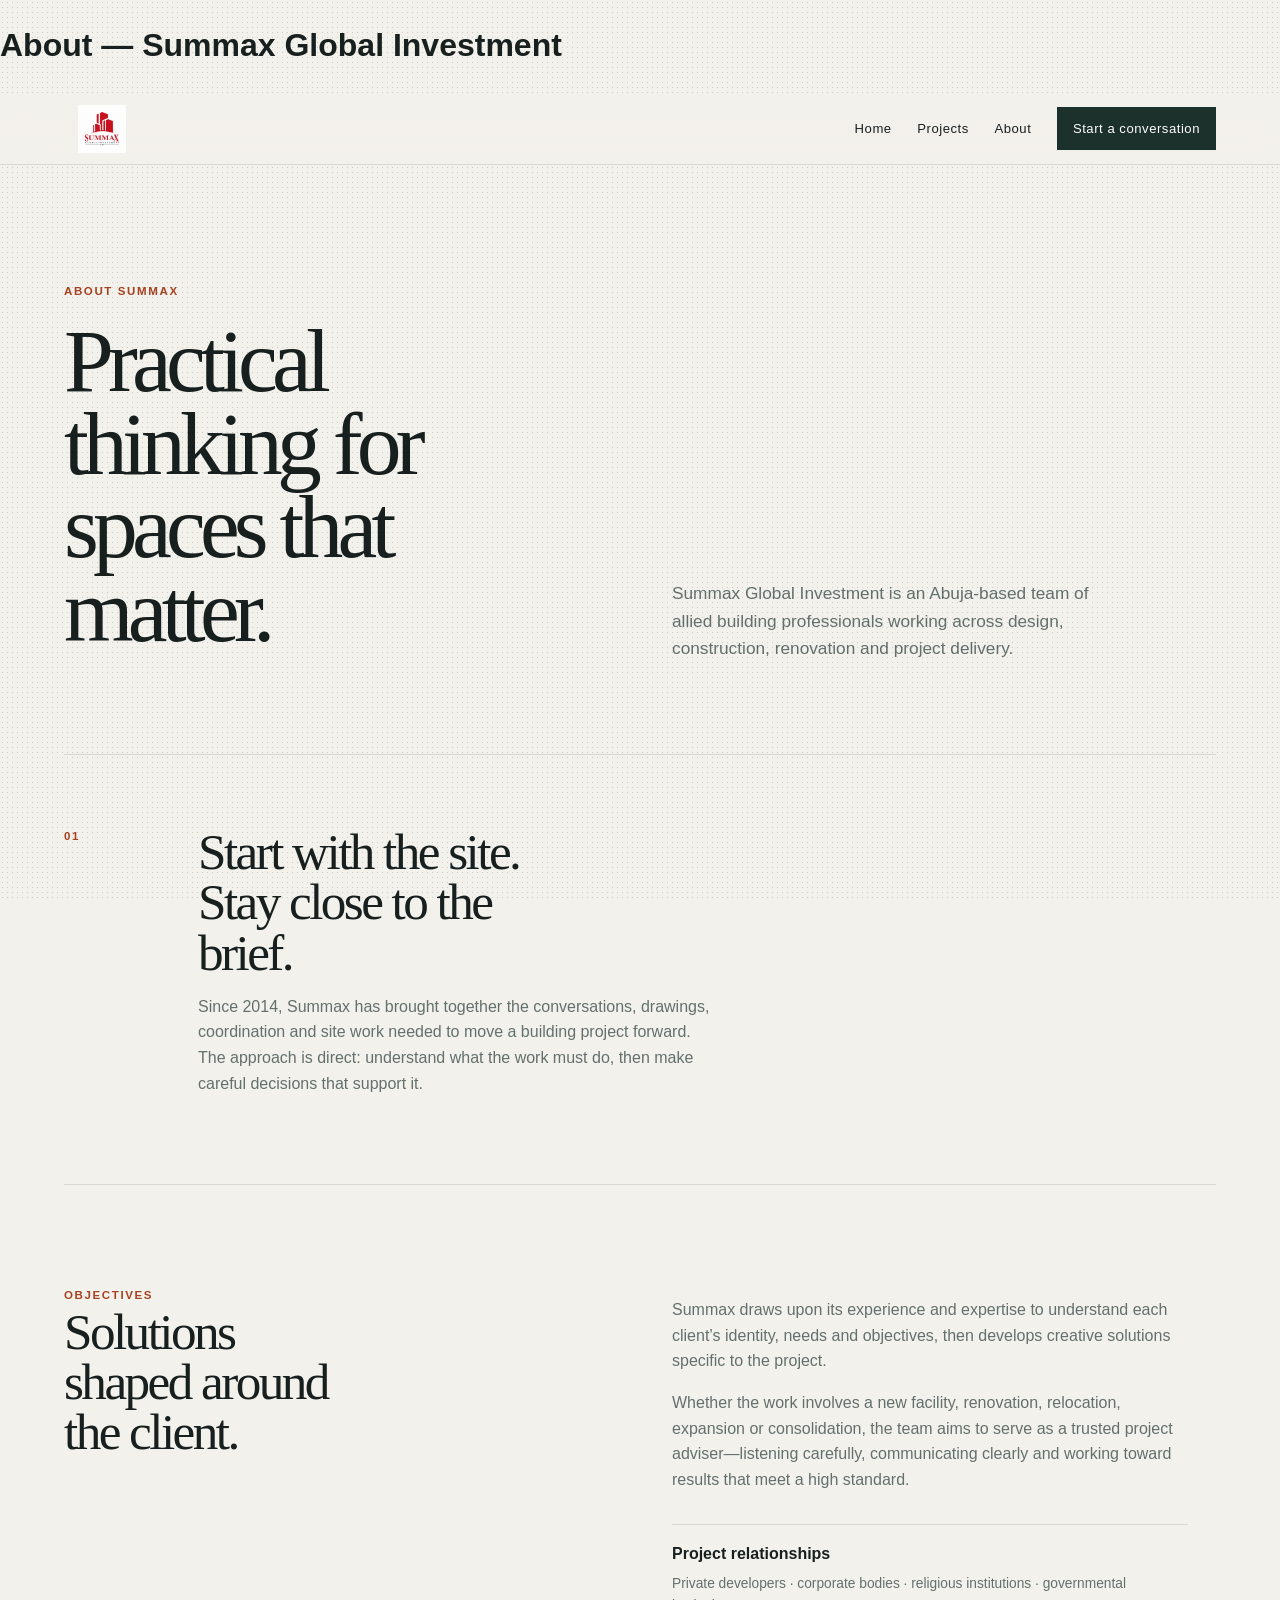
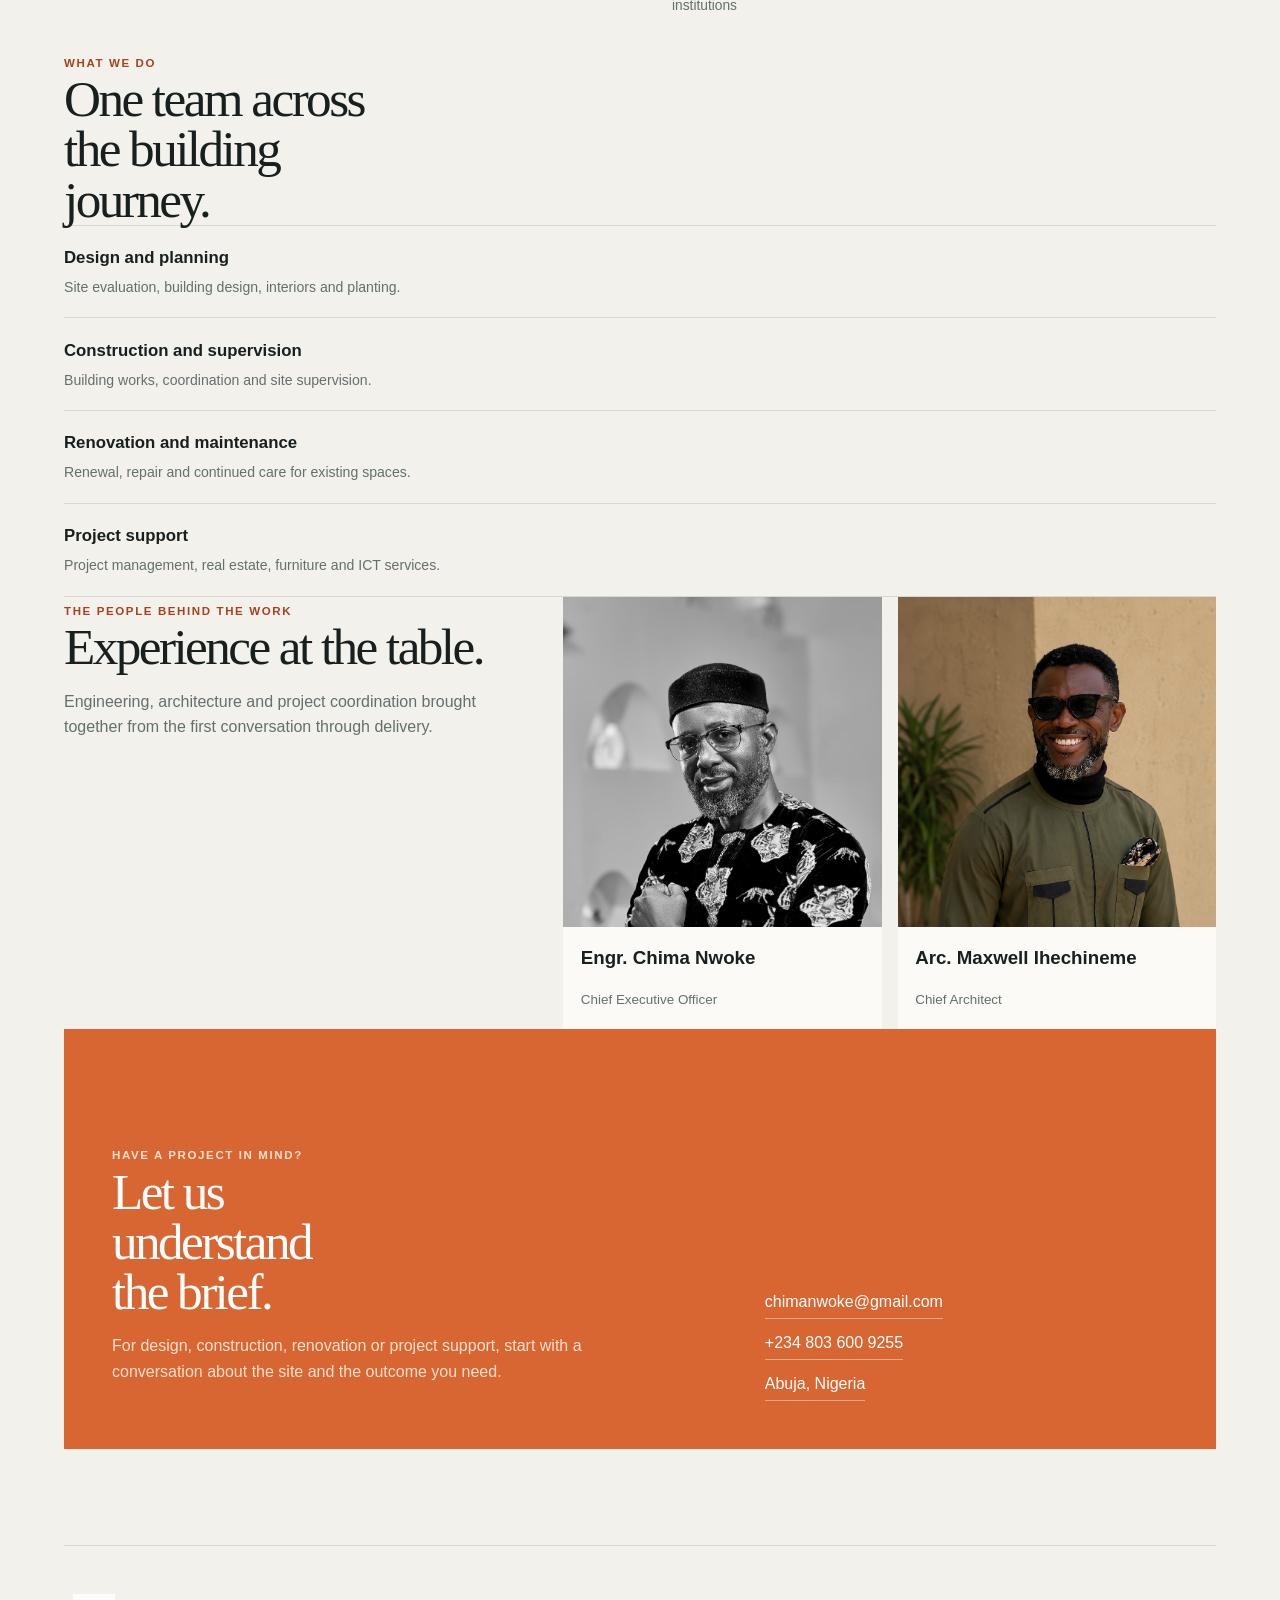
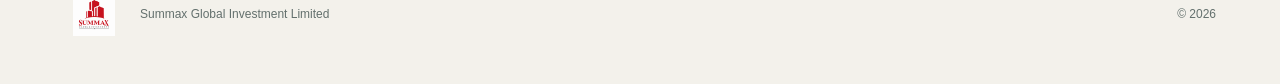
==== docs/about.html @ 251f6c9f "Summax Global Investment website: Quarto rebuild Home, Projects and About pages built from the mater" ====
<!DOCTYPE html>
<html xmlns="http://www.w3.org/1999/xhtml" lang="en" xml:lang="en"><head>

<meta charset="utf-8">
<meta name="generator" content="quarto-1.9.36">

<meta name="viewport" content="width=device-width, initial-scale=1.0, user-scalable=yes">


<title>About — Summax Global Investment – Summax Global Investment</title>
<style>
/* Default styles provided by pandoc.
** See https://pandoc.org/MANUAL.html#variables-for-html for config info.
*/
code{white-space: pre-wrap;}
span.smallcaps{font-variant: small-caps;}
div.columns{display: flex; gap: min(4vw, 1.5em);}
div.column{flex: auto; overflow-x: auto;}
div.hanging-indent{margin-left: 1.5em; text-indent: -1.5em;}
ul.task-list{list-style: none;}
ul.task-list li input[type="checkbox"] {
  width: 0.8em;
  margin: 0 0.8em 0.2em -1em; /* quarto-specific, see https://github.com/quarto-dev/quarto-cli/issues/4556 */ 
  vertical-align: middle;
}
.display.math{display: block; text-align: center; margin: 0.5rem auto;}
</style>


<script src="site_libs/clipboard/clipboard.min.js"></script>
<script src="site_libs/quarto-html/tabby.min.js"></script>
<script src="site_libs/quarto-html/popper.min.js"></script>
<script src="site_libs/quarto-html/tippy.umd.min.js"></script>
<link href="site_libs/quarto-html/tippy.css" rel="stylesheet">
<link href="site_libs/quarto-html/light-border.css" rel="stylesheet">
<link href="site_libs/quarto-html/quarto-html-640605f58ae58ee79329c070719e555b.min.css" rel="stylesheet" append-hash="true" data-mode="light">
<link href="site_libs/quarto-html/quarto-syntax-highlighting-845c23b38eaddc0f92fda52bfe77a8c8.css" rel="stylesheet" id="quarto-text-highlighting-styles">
<style>html{ scroll-behavior: smooth; }</style>


<link rel="stylesheet" href="styles.css">
</head>

<body>


<header id="title-block-header">
<h1 class="title">About — Summax Global Investment</h1>

</header>


<nav class="site-nav" aria-label="Main navigation">
<a class="site-nav-brand" href="index.html"><img src="assets/logo.png" alt="Summax Global Investment"></a>
<div class="site-nav-links">
<a href="index.html">Home</a><a href="projects.html">Projects</a><a href="about.html">About</a><a class="site-nav-cta" href="#contact">Start a conversation</a>
</div>
</nav>
<div class="page-shell">
<div class="page-hero page-hero-split">
<div>
<span class="kicker">About Summax</span>
<h1>
Practical thinking for spaces that matter.
</h1>
</div>
<p>
Summax Global Investment is an Abuja-based team of allied building professionals working across design, construction, renovation and project delivery.
</p>
</div>
<div class="about-statement">
<span class="section-index">01</span>
<div>
<h2>
Start with the site. Stay close to the brief.
</h2>
<p>
Since 2014, Summax has brought together the conversations, drawings, coordination and site work needed to move a building project forward. The approach is direct: understand what the work must do, then make careful decisions that support it.
</p>
</div>
</div>
<div class="about-objectives">
<div>
<span class="kicker">Objectives</span>
<h2>
Solutions shaped around the client.
</h2>
</div>
<div>
<p>
Summax draws upon its experience and expertise to understand each client’s identity, needs and objectives, then develops creative solutions specific to the project.
</p>
<p>
Whether the work involves a new facility, renovation, relocation, expansion or consolidation, the team aims to serve as a trusted project adviser—listening carefully, communicating clearly and working toward results that meet a high standard.
</p>
<p class="audience-note">
<strong>Project relationships</strong><span>Private developers · corporate bodies · religious institutions · governmental institutions</span>
</p>
</div>
</div>
<div class="about-columns">
<div>
<span class="kicker">What we do</span>
<h2>
One team across the building journey.
</h2>
</div>
<div class="about-services">
<div>
<strong>Design and planning</strong>
<p>
Site evaluation, building design, interiors and planting.
</p>
</div>
<div>
<strong>Construction and supervision</strong>
<p>
Building works, coordination and site supervision.
</p>
</div>
<div>
<strong>Renovation and maintenance</strong>
<p>
Renewal, repair and continued care for existing spaces.
</p>
</div>
<div>
<strong>Project support</strong>
<p>
Project management, real estate, furniture and ICT services.
</p>
</div>
</div>
</div>
<div class="team-layout about-team">
<div class="team-intro">
<span class="kicker">The people behind the work</span>
<h2>
Experience at the table.
</h2>
<p>
Engineering, architecture and project coordination brought together from the first conversation through delivery.
</p>
</div>
<div class="team-grid">
<div class="person-card">
<img src="assets/people/chima-nwoke.jpg" alt="Portrait of Engr. Chima Nwoke">
<h3>
Engr. Chima Nwoke
</h3>
<p>
Chief Executive Officer
</p>
</div>
<div class="person-card">
<img src="assets/people/maxwell-ihechineme.png" alt="Portrait of Arc. Maxwell Ihechineme">
<h3>
Arc. Maxwell Ihechineme
</h3>
<p>
Chief Architect
</p>
</div>
</div>
</div>
<div id="contact" class="contact-panel">
<div>
<span class="kicker">Have a project in mind?</span>
<h2>
Let us understand the brief.
</h2>
<p>
For design, construction, renovation or project support, start with a conversation about the site and the outcome you need.
</p>
</div>
<div class="contact-details">
<a href="mailto:chimanwoke@gmail.com">chimanwoke@gmail.com</a><a href="tel:+2348036009255">+234 803 600 9255</a><span>Abuja, Nigeria</span>
</div>
</div>
</div>
<footer>
<img src="assets/logo.png" alt="Summax Global Investment logo"><span>Summax Global Investment Limited</span><span>© 2026</span>
</footer>


<script id="quarto-html-after-body" type="application/javascript">
  window.document.addEventListener("DOMContentLoaded", function (event) {
    const tabsets =  window.document.querySelectorAll(".panel-tabset-tabby")
    tabsets.forEach(function(tabset) {
      const tabby = new Tabby('#' + tabset.id);
    });
    const isCodeAnnotation = (el) => {
      for (const clz of el.classList) {
        if (clz.startsWith('code-annotation-')) {                     
          return true;
        }
      }
      return false;
    }
    const onCopySuccess = function(e) {
      // button target
      const button = e.trigger;
      // don't keep focus
      button.blur();
      // flash "checked"
      button.classList.add('code-copy-button-checked');
      var currentTitle = button.getAttribute("title");
      button.setAttribute("title", "Copied!");
      let tooltip;
      if (window.bootstrap) {
        button.setAttribute("data-bs-toggle", "tooltip");
        button.setAttribute("data-bs-placement", "left");
        button.setAttribute("data-bs-title", "Copied!");
        tooltip = new bootstrap.Tooltip(button, 
          { trigger: "manual", 
            customClass: "code-copy-button-tooltip",
            offset: [0, -8]});
        tooltip.show();    
      }
      setTimeout(function() {
        if (tooltip) {
          tooltip.hide();
          button.removeAttribute("data-bs-title");
          button.removeAttribute("data-bs-toggle");
          button.removeAttribute("data-bs-placement");
        }
        button.setAttribute("title", currentTitle);
        button.classList.remove('code-copy-button-checked');
      }, 1000);
      // clear code selection
      e.clearSelection();
    }
    const getTextToCopy = function(trigger) {
      const outerScaffold = trigger.parentElement.cloneNode(true);
      const codeEl = outerScaffold.querySelector('code');
      for (const childEl of codeEl.children) {
        if (isCodeAnnotation(childEl)) {
          childEl.remove();
        }
      }
      return codeEl.innerText;
    }
    const clipboard = new window.ClipboardJS('.code-copy-button:not([data-in-quarto-modal])', {
      text: getTextToCopy
    });
    clipboard.on('success', onCopySuccess);
    if (window.document.getElementById('quarto-embedded-source-code-modal')) {
      const clipboardModal = new window.ClipboardJS('.code-copy-button[data-in-quarto-modal]', {
        text: getTextToCopy,
        container: window.document.getElementById('quarto-embedded-source-code-modal')
      });
      clipboardModal.on('success', onCopySuccess);
    }
      var localhostRegex = new RegExp(/^(?:http|https):\/\/localhost\:?[0-9]*\//);
      var mailtoRegex = new RegExp(/^mailto:/);
        var filterRegex = new RegExp("https:\/\/theafricanquant\.github\.io\/summax-global-investment\/");
      var isInternal = (href) => {
          return filterRegex.test(href) || localhostRegex.test(href) || mailtoRegex.test(href);
      }
      // Inspect non-navigation links and adorn them if external
     var links = window.document.querySelectorAll('a[href]:not(.nav-link):not(.navbar-brand):not(.toc-action):not(.sidebar-link):not(.sidebar-item-toggle):not(.pagination-link):not(.no-external):not([aria-hidden]):not(.dropdown-item):not(.quarto-navigation-tool):not(.about-link)');
      for (var i=0; i<links.length; i++) {
        const link = links[i];
        if (!isInternal(link.href)) {
          // undo the damage that might have been done by quarto-nav.js in the case of
          // links that we want to consider external
          if (link.dataset.originalHref !== undefined) {
            link.href = link.dataset.originalHref;
          }
        }
      }
    function tippyHover(el, contentFn, onTriggerFn, onUntriggerFn) {
      const config = {
        allowHTML: true,
        maxWidth: 500,
        delay: 100,
        arrow: false,
        appendTo: function(el) {
            return el.parentElement;
        },
        interactive: true,
        interactiveBorder: 10,
        theme: 'light-border',
        placement: 'bottom-start',
      };
      if (contentFn) {
        config.content = contentFn;
      }
      if (onTriggerFn) {
        config.onTrigger = onTriggerFn;
      }
      if (onUntriggerFn) {
        config.onUntrigger = onUntriggerFn;
      }
      window.tippy(el, config); 
    }
    const noterefs = window.document.querySelectorAll('a[role="doc-noteref"]');
    for (var i=0; i<noterefs.length; i++) {
      const ref = noterefs[i];
      tippyHover(ref, function() {
        // use id or data attribute instead here
        let href = ref.getAttribute('data-footnote-href') || ref.getAttribute('href');
        try { href = new URL(href).hash; } catch {}
        const id = href.replace(/^#\/?/, "");
        const note = window.document.getElementById(id);
        if (note) {
          return note.innerHTML;
        } else {
          return "";
        }
      });
    }
    const xrefs = window.document.querySelectorAll('a.quarto-xref');
    const processXRef = (id, note) => {
      // Strip column container classes
      const stripColumnClz = (el) => {
        el.classList.remove("page-full", "page-columns");
        if (el.children) {
          for (const child of el.children) {
            stripColumnClz(child);
          }
        }
      }
      stripColumnClz(note)
      if (id === null || id.startsWith('sec-')) {
        // Special case sections, only their first couple elements
        const container = document.createElement("div");
        if (note.children && note.children.length > 2) {
          container.appendChild(note.children[0].cloneNode(true));
          for (let i = 1; i < note.children.length; i++) {
            const child = note.children[i];
            if (child.tagName === "P" && child.innerText === "") {
              continue;
            } else {
              container.appendChild(child.cloneNode(true));
              break;
            }
          }
          if (window.Quarto?.typesetMath) {
            window.Quarto.typesetMath(container);
          }
          return container.innerHTML
        } else {
          if (window.Quarto?.typesetMath) {
            window.Quarto.typesetMath(note);
          }
          return note.innerHTML;
        }
      } else {
        // Remove any anchor links if they are present
        const anchorLink = note.querySelector('a.anchorjs-link');
        if (anchorLink) {
          anchorLink.remove();
        }
        if (window.Quarto?.typesetMath) {
          window.Quarto.typesetMath(note);
        }
        if (note.classList.contains("callout")) {
          return note.outerHTML;
        } else {
          return note.innerHTML;
        }
      }
    }
    for (var i=0; i<xrefs.length; i++) {
      const xref = xrefs[i];
      tippyHover(xref, undefined, function(instance) {
        instance.disable();
        let url = xref.getAttribute('href');
        let hash = undefined; 
        if (url.startsWith('#')) {
          hash = url;
        } else {
          try { hash = new URL(url).hash; } catch {}
        }
        if (hash) {
          const id = hash.replace(/^#\/?/, "");
          const note = window.document.getElementById(id);
          if (note !== null) {
            try {
              const html = processXRef(id, note.cloneNode(true));
              instance.setContent(html);
            } finally {
              instance.enable();
              instance.show();
            }
          } else {
            // See if we can fetch this
            fetch(url.split('#')[0])
            .then(res => res.text())
            .then(html => {
              const parser = new DOMParser();
              const htmlDoc = parser.parseFromString(html, "text/html");
              const note = htmlDoc.getElementById(id);
              if (note !== null) {
                const html = processXRef(id, note);
                instance.setContent(html);
              } 
            }).finally(() => {
              instance.enable();
              instance.show();
            });
          }
        } else {
          // See if we can fetch a full url (with no hash to target)
          // This is a special case and we should probably do some content thinning / targeting
          fetch(url)
          .then(res => res.text())
          .then(html => {
            const parser = new DOMParser();
            const htmlDoc = parser.parseFromString(html, "text/html");
            const note = htmlDoc.querySelector('main.content');
            if (note !== null) {
              // This should only happen for chapter cross references
              // (since there is no id in the URL)
              // remove the first header
              if (note.children.length > 0 && note.children[0].tagName === "HEADER") {
                note.children[0].remove();
              }
              const html = processXRef(null, note);
              instance.setContent(html);
            } 
          }).finally(() => {
            instance.enable();
            instance.show();
          });
        }
      }, function(instance) {
      });
    }
        let selectedAnnoteEl;
        const selectorForAnnotation = ( cell, annotation) => {
          let cellAttr = 'data-code-cell="' + cell + '"';
          let lineAttr = 'data-code-annotation="' +  annotation + '"';
          const selector = 'span[' + cellAttr + '][' + lineAttr + ']';
          return selector;
        }
        const selectCodeLines = (annoteEl) => {
          const doc = window.document;
          const targetCell = annoteEl.getAttribute("data-target-cell");
          const targetAnnotation = annoteEl.getAttribute("data-target-annotation");
          const annoteSpan = window.document.querySelector(selectorForAnnotation(targetCell, targetAnnotation));
          const lines = annoteSpan.getAttribute("data-code-lines").split(",");
          const lineIds = lines.map((line) => {
            return targetCell + "-" + line;
          })
          let top = null;
          let height = null;
          let parent = null;
          if (lineIds.length > 0) {
              //compute the position of the single el (top and bottom and make a div)
              const el = window.document.getElementById(lineIds[0]);
              top = el.offsetTop;
              height = el.offsetHeight;
              parent = el.parentElement.parentElement;
            if (lineIds.length > 1) {
              const lastEl = window.document.getElementById(lineIds[lineIds.length - 1]);
              const bottom = lastEl.offsetTop + lastEl.offsetHeight;
              height = bottom - top;
            }
            if (top !== null && height !== null && parent !== null) {
              // cook up a div (if necessary) and position it 
              let div = window.document.getElementById("code-annotation-line-highlight");
              if (div === null) {
                div = window.document.createElement("div");
                div.setAttribute("id", "code-annotation-line-highlight");
                div.style.position = 'absolute';
                parent.appendChild(div);
              }
              div.style.top = top - 2 + "px";
              div.style.height = height + 4 + "px";
              div.style.left = 0;
              let gutterDiv = window.document.getElementById("code-annotation-line-highlight-gutter");
              if (gutterDiv === null) {
                gutterDiv = window.document.createElement("div");
                gutterDiv.setAttribute("id", "code-annotation-line-highlight-gutter");
                gutterDiv.style.position = 'absolute';
                const codeCell = window.document.getElementById(targetCell);
                const gutter = codeCell.querySelector('.code-annotation-gutter');
                gutter.appendChild(gutterDiv);
              }
              gutterDiv.style.top = top - 2 + "px";
              gutterDiv.style.height = height + 4 + "px";
            }
            selectedAnnoteEl = annoteEl;
          }
        };
        const unselectCodeLines = () => {
          const elementsIds = ["code-annotation-line-highlight", "code-annotation-line-highlight-gutter"];
          elementsIds.forEach((elId) => {
            const div = window.document.getElementById(elId);
            if (div) {
              div.remove();
            }
          });
          selectedAnnoteEl = undefined;
        };
          // Handle positioning of the toggle
      window.addEventListener(
        "resize",
        throttle(() => {
          elRect = undefined;
          if (selectedAnnoteEl) {
            selectCodeLines(selectedAnnoteEl);
          }
        }, 10)
      );
      function throttle(fn, ms) {
      let throttle = false;
      let timer;
        return (...args) => {
          if(!throttle) { // first call gets through
              fn.apply(this, args);
              throttle = true;
          } else { // all the others get throttled
              if(timer) clearTimeout(timer); // cancel #2
              timer = setTimeout(() => {
                fn.apply(this, args);
                timer = throttle = false;
              }, ms);
          }
        };
      }
        // Attach click handler to the DT
        const annoteDls = window.document.querySelectorAll('dt[data-target-cell]');
        for (const annoteDlNode of annoteDls) {
          annoteDlNode.addEventListener('click', (event) => {
            const clickedEl = event.target;
            if (clickedEl !== selectedAnnoteEl) {
              unselectCodeLines();
              const activeEl = window.document.querySelector('dt[data-target-cell].code-annotation-active');
              if (activeEl) {
                activeEl.classList.remove('code-annotation-active');
              }
              selectCodeLines(clickedEl);
              clickedEl.classList.add('code-annotation-active');
            } else {
              // Unselect the line
              unselectCodeLines();
              clickedEl.classList.remove('code-annotation-active');
            }
          });
        }
    const findCites = (el) => {
      const parentEl = el.parentElement;
      if (parentEl) {
        const cites = parentEl.dataset.cites;
        if (cites) {
          return {
            el,
            cites: cites.split(' ')
          };
        } else {
          return findCites(el.parentElement)
        }
      } else {
        return undefined;
      }
    };
    var bibliorefs = window.document.querySelectorAll('a[role="doc-biblioref"]');
    for (var i=0; i<bibliorefs.length; i++) {
      const ref = bibliorefs[i];
      const citeInfo = findCites(ref);
      if (citeInfo) {
        tippyHover(citeInfo.el, function() {
          var popup = window.document.createElement('div');
          citeInfo.cites.forEach(function(cite) {
            var citeDiv = window.document.createElement('div');
            citeDiv.classList.add('hanging-indent');
            citeDiv.classList.add('csl-entry');
            var biblioDiv = window.document.getElementById('ref-' + cite);
            if (biblioDiv) {
              citeDiv.innerHTML = biblioDiv.innerHTML;
            }
            popup.appendChild(citeDiv);
          });
          return popup.innerHTML;
        });
      }
    }
  });
  </script>




<script src="site_libs/quarto-html/zenscroll-min.js"></script>
</body></html>
---- docs/site_libs/quarto-html/tippy.css ----
.tippy-box[data-animation=fade][data-state=hidden]{opacity:0}[data-tippy-root]{max-width:calc(100vw - 10px)}.tippy-box{position:relative;background-color:#333;color:#fff;border-radius:4px;font-size:14px;line-height:1.4;white-space:normal;outline:0;transition-property:transform,visibility,opacity}.tippy-box[data-placement^=top]>.tippy-arrow{bottom:0}.tippy-box[data-placement^=top]>.tippy-arrow:before{bottom:-7px;left:0;border-width:8px 8px 0;border-top-color:initial;transform-origin:center top}.tippy-box[data-placement^=bottom]>.tippy-arrow{top:0}.tippy-box[data-placement^=bottom]>.tippy-arrow:before{top:-7px;left:0;border-width:0 8px 8px;border-bottom-color:initial;transform-origin:center bottom}.tippy-box[data-placement^=left]>.tippy-arrow{right:0}.tippy-box[data-placement^=left]>.tippy-arrow:before{border-width:8px 0 8px 8px;border-left-color:initial;right:-7px;transform-origin:center left}.tippy-box[data-placement^=right]>.tippy-arrow{left:0}.tippy-box[data-placement^=right]>.tippy-arrow:before{left:-7px;border-width:8px 8px 8px 0;border-right-color:initial;transform-origin:center right}.tippy-box[data-inertia][data-state=visible]{transition-timing-function:cubic-bezier(.54,1.5,.38,1.11)}.tippy-arrow{width:16px;height:16px;color:#333}.tippy-arrow:before{content:"";position:absolute;border-color:transparent;border-style:solid}.tippy-content{position:relative;padding:5px 9px;z-index:1}
---- docs/site_libs/quarto-html/light-border.css ----
.tippy-box[data-theme~=light-border]{background-color:#fff;background-clip:padding-box;border:1px solid rgba(0,8,16,.15);color:#333;box-shadow:0 4px 14px -2px rgba(0,8,16,.08)}.tippy-box[data-theme~=light-border]>.tippy-backdrop{background-color:#fff}.tippy-box[data-theme~=light-border]>.tippy-arrow:after,.tippy-box[data-theme~=light-border]>.tippy-svg-arrow:after{content:"";position:absolute;z-index:-1}.tippy-box[data-theme~=light-border]>.tippy-arrow:after{border-color:transparent;border-style:solid}.tippy-box[data-theme~=light-border][data-placement^=top]>.tippy-arrow:before{border-top-color:#fff}.tippy-box[data-theme~=light-border][data-placement^=top]>.tippy-arrow:after{border-top-color:rgba(0,8,16,.2);border-width:7px 7px 0;top:17px;left:1px}.tippy-box[data-theme~=light-border][data-placement^=top]>.tippy-svg-arrow>svg{top:16px}.tippy-box[data-theme~=light-border][data-placement^=top]>.tippy-svg-arrow:after{top:17px}.tippy-box[data-theme~=light-border][data-placement^=bottom]>.tippy-arrow:before{border-bottom-color:#fff;bottom:16px}.tippy-box[data-theme~=light-border][data-placement^=bottom]>.tippy-arrow:after{border-bottom-color:rgba(0,8,16,.2);border-width:0 7px 7px;bottom:17px;left:1px}.tippy-box[data-theme~=light-border][data-placement^=bottom]>.tippy-svg-arrow>svg{bottom:16px}.tippy-box[data-theme~=light-border][data-placement^=bottom]>.tippy-svg-arrow:after{bottom:17px}.tippy-box[data-theme~=light-border][data-placement^=left]>.tippy-arrow:before{border-left-color:#fff}.tippy-box[data-theme~=light-border][data-placement^=left]>.tippy-arrow:after{border-left-color:rgba(0,8,16,.2);border-width:7px 0 7px 7px;left:17px;top:1px}.tippy-box[data-theme~=light-border][data-placement^=left]>.tippy-svg-arrow>svg{left:11px}.tippy-box[data-theme~=light-border][data-placement^=left]>.tippy-svg-arrow:after{left:12px}.tippy-box[data-theme~=light-border][data-placement^=right]>.tippy-arrow:before{border-right-color:#fff;right:16px}.tippy-box[data-theme~=light-border][data-placement^=right]>.tippy-arrow:after{border-width:7px 7px 7px 0;right:17px;top:1px;border-right-color:rgba(0,8,16,.2)}.tippy-box[data-theme~=light-border][data-placement^=right]>.tippy-svg-arrow>svg{right:11px}.tippy-box[data-theme~=light-border][data-placement^=right]>.tippy-svg-arrow:after{right:12px}.tippy-box[data-theme~=light-border]>.tippy-svg-arrow{fill:#fff}.tippy-box[data-theme~=light-border]>.tippy-svg-arrow:after{background-image:url([data-uri]);background-size:16px 6px;width:16px;height:6px}
---- docs/site_libs/quarto-html/quarto-html-640605f58ae58ee79329c070719e555b.min.css ----
.top-right{position:absolute;top:1em;right:1em}.visually-hidden{border:0;clip:rect(0 0 0 0);height:auto;margin:0;overflow:hidden;padding:0;position:absolute;width:1px;white-space:nowrap}.hidden{display:none !important}.zindex-bottom{z-index:-1 !important}figure.figure{display:block}.quarto-layout-panel{margin-bottom:1em}.quarto-layout-panel>figure{width:100%}.quarto-layout-panel>figure>figcaption,.quarto-layout-panel>.panel-caption{margin-top:10pt}.quarto-layout-panel>.table-caption{margin-top:0px}.table-caption p{margin-bottom:.5em}.quarto-layout-row{display:flex;flex-direction:row;align-items:flex-start}.quarto-layout-valign-top{align-items:flex-start}.quarto-layout-valign-bottom{align-items:flex-end}.quarto-layout-valign-center{align-items:center}.quarto-layout-cell{position:relative;margin-right:20px}.quarto-layout-cell:last-child{margin-right:0}.quarto-layout-cell figure,.quarto-layout-cell>p{margin:.2em}.quarto-layout-cell img{max-width:100%}.quarto-layout-cell .html-widget{width:100% !important}.quarto-layout-cell div figure p{margin:0}.quarto-layout-cell figure{display:block;margin-inline-start:0;margin-inline-end:0}.quarto-layout-cell table{display:inline-table}.quarto-layout-cell-subref figcaption,figure .quarto-layout-row figure figcaption{text-align:center;font-style:italic}.quarto-figure{position:relative;margin-bottom:1em}.quarto-figure>figure{width:100%;margin-bottom:0}.quarto-figure-left>figure>p,.quarto-figure-left>figure>div{text-align:left}.quarto-figure-center>figure>p,.quarto-figure-center>figure>div{text-align:center}.quarto-figure-right>figure>p,.quarto-figure-right>figure>div{text-align:right}.quarto-figure>figure>div.cell-annotation,.quarto-figure>figure>div code{text-align:left}figure>p:empty{display:none}figure>p:first-child{margin-top:0;margin-bottom:0}figure>figcaption.quarto-float-caption-bottom{margin-bottom:.5em}figure>figcaption.quarto-float-caption-top{margin-top:.5em}div[id^=tbl-]{position:relative}.quarto-figure>.anchorjs-link{position:absolute;top:.6em;right:.5em}div[id^=tbl-]>.anchorjs-link{position:absolute;top:.7em;right:.3em}.quarto-figure:hover>.anchorjs-link,div[id^=tbl-]:hover>.anchorjs-link,h2:hover>.anchorjs-link,h3:hover>.anchorjs-link,h4:hover>.anchorjs-link,h5:hover>.anchorjs-link,h6:hover>.anchorjs-link,.reveal-anchorjs-link>.anchorjs-link{opacity:1}#title-block-header{margin-block-end:1rem;position:relative;margin-top:-1px}#title-block-header .abstract{margin-block-start:1rem}#title-block-header .abstract .abstract-title{font-weight:600}#title-block-header a{text-decoration:none}#title-block-header .author,#title-block-header .date,#title-block-header .doi{margin-block-end:.2rem}#title-block-header .quarto-title-block>div{display:flex}#title-block-header .quarto-title-block>div>h1{flex-grow:1}#title-block-header .quarto-title-block>div>button{flex-shrink:0;height:2.25rem;margin-top:0}tr.header>th>p:last-of-type{margin-bottom:0px}table,table.table{margin-top:.5rem;margin-bottom:.5rem}caption,.table-caption{padding-top:.5rem;padding-bottom:.5rem;text-align:center}figure.quarto-float-tbl figcaption.quarto-float-caption-top{margin-top:.5rem;margin-bottom:.25rem;text-align:center}figure.quarto-float-tbl figcaption.quarto-float-caption-bottom{padding-top:.25rem;margin-bottom:.5rem;text-align:center}.utterances{max-width:none;margin-left:-8px}iframe{margin-bottom:1em}details{margin-bottom:1em}details[show]{margin-bottom:0}details>summary{color:rgb(110.5,110.5,110.5)}details>summary>p:only-child{display:inline}div.code-copy-outer-scaffold{position:relative}dd code:not(.sourceCode),p code:not(.sourceCode){white-space:pre-wrap}code{white-space:pre}@media print{code{white-space:pre-wrap}}pre>code{display:block}pre>code.sourceCode{white-space:pre}pre>code.sourceCode>span>a:first-child::before{text-decoration:none}pre.code-overflow-wrap>code.sourceCode{white-space:pre-wrap}pre.code-overflow-scroll>code.sourceCode{white-space:pre}code a:any-link{color:inherit;text-decoration:none}code a:hover{color:inherit;text-decoration:underline}ul.task-list{padding-left:1em}[data-tippy-root]{display:inline-block}.tippy-content .footnote-back{display:none}.footnote-back{margin-left:.2em}.tippy-content{overflow-x:auto}.quarto-embedded-source-code{display:none}.quarto-unresolved-ref{font-weight:600}.quarto-cover-image{max-width:35%;float:right;margin-left:30px}.cell-output-display .widget-subarea{margin-bottom:1em}.cell-output-display:not(.no-overflow-x),.knitsql-table:not(.no-overflow-x){overflow-x:auto}.panel-input{margin-bottom:1em}.panel-input>div,.panel-input>div>div{display:inline-block;vertical-align:top;padding-right:12px}.panel-input>p:last-child{margin-bottom:0}.layout-sidebar{margin-bottom:1em}.layout-sidebar .tab-content{border:none}.tab-content>.page-columns.active{display:grid}div.sourceCode>iframe{width:100%;height:300px;margin-bottom:-0.5em}a{text-underline-offset:3px}.callout pre.sourceCode{padding-left:0}div.ansi-escaped-output{font-family:monospace;display:block}/*!
*
* ansi colors from IPython notebook's
*
* we also add `bright-[color]-` synonyms for the `-[color]-intense` classes since
* that seems to be what ansi_up emits
*
*/.ansi-black-fg{color:#3e424d}.ansi-black-bg{background-color:#3e424d}.ansi-black-intense-black,.ansi-bright-black-fg{color:#282c36}.ansi-black-intense-black,.ansi-bright-black-bg{background-color:#282c36}.ansi-red-fg{color:#e75c58}.ansi-red-bg{background-color:#e75c58}.ansi-red-intense-red,.ansi-bright-red-fg{color:#b22b31}.ansi-red-intense-red,.ansi-bright-red-bg{background-color:#b22b31}.ansi-green-fg{color:#00a250}.ansi-green-bg{background-color:#00a250}.ansi-green-intense-green,.ansi-bright-green-fg{color:#007427}.ansi-green-intense-green,.ansi-bright-green-bg{background-color:#007427}.ansi-yellow-fg{color:#ddb62b}.ansi-yellow-bg{background-color:#ddb62b}.ansi-yellow-intense-yellow,.ansi-bright-yellow-fg{color:#b27d12}.ansi-yellow-intense-yellow,.ansi-bright-yellow-bg{background-color:#b27d12}.ansi-blue-fg{color:#208ffb}.ansi-blue-bg{background-color:#208ffb}.ansi-blue-intense-blue,.ansi-bright-blue-fg{color:#0065ca}.ansi-blue-intense-blue,.ansi-bright-blue-bg{background-color:#0065ca}.ansi-magenta-fg{color:#d160c4}.ansi-magenta-bg{background-color:#d160c4}.ansi-magenta-intense-magenta,.ansi-bright-magenta-fg{color:#a03196}.ansi-magenta-intense-magenta,.ansi-bright-magenta-bg{background-color:#a03196}.ansi-cyan-fg{color:#60c6c8}.ansi-cyan-bg{background-color:#60c6c8}.ansi-cyan-intense-cyan,.ansi-bright-cyan-fg{color:#258f8f}.ansi-cyan-intense-cyan,.ansi-bright-cyan-bg{background-color:#258f8f}.ansi-white-fg{color:#c5c1b4}.ansi-white-bg{background-color:#c5c1b4}.ansi-white-intense-white,.ansi-bright-white-fg{color:#a1a6b2}.ansi-white-intense-white,.ansi-bright-white-bg{background-color:#a1a6b2}.ansi-default-inverse-fg{color:#fff}.ansi-default-inverse-bg{background-color:#000}.ansi-bold{font-weight:bold}.ansi-underline{text-decoration:underline}:root{--quarto-body-bg: #fff;--quarto-body-color: #222;--quarto-text-muted: rgb(110.5, 110.5, 110.5);--quarto-border-color: rgb(110.5, 110.5, 110.5);--quarto-border-width: 1px;--quarto-border-radius: 4px}table.gt_table{color:var(--quarto-body-color);font-size:1em;width:100%;background-color:rgba(0,0,0,0);border-top-width:inherit;border-bottom-width:inherit;border-color:var(--quarto-border-color)}table.gt_table th.gt_column_spanner_outer{color:var(--quarto-body-color);background-color:rgba(0,0,0,0);border-top-width:inherit;border-bottom-width:inherit;border-color:var(--quarto-border-color)}table.gt_table th.gt_col_heading{color:var(--quarto-body-color);font-weight:bold;background-color:rgba(0,0,0,0)}table.gt_table thead.gt_col_headings{border-bottom:1px solid currentColor;border-top-width:inherit;border-top-color:var(--quarto-border-color)}table.gt_table thead.gt_col_headings:not(:first-child){border-top-width:1px;border-top-color:var(--quarto-border-color)}table.gt_table td.gt_row{border-bottom-width:1px;border-bottom-color:var(--quarto-border-color);border-top-width:0px}table.gt_table tbody.gt_table_body{border-top-width:1px;border-bottom-width:1px;border-bottom-color:var(--quarto-border-color);border-top-color:currentColor}div.columns{display:initial;gap:initial}div.column{display:inline-block;overflow-x:initial;vertical-align:top;width:50%}.code-annotation-tip-content{word-wrap:break-word}.code-annotation-container-hidden{display:none !important}dl.code-annotation-container-grid{display:grid;grid-template-columns:min-content auto}dl.code-annotation-container-grid dt{grid-column:1}dl.code-annotation-container-grid dd{grid-column:2}pre.sourceCode.code-annotation-code{padding-right:0}code.sourceCode .code-annotation-anchor{z-index:100;position:relative;float:right;background-color:rgba(0,0,0,0)}input[type=checkbox]{margin-right:.5ch}:root{--mermaid-bg-color: #fff;--mermaid-edge-color: #999;--mermaid-node-fg-color: #222;--mermaid-fg-color: #222;--mermaid-fg-color--lighter: rgb(59.5, 59.5, 59.5);--mermaid-fg-color--lightest: #555555;--mermaid-font-family: sans-serif;--mermaid-label-bg-color: #fff;--mermaid-label-fg-color: #468;--mermaid-node-bg-color: rgba(68, 102, 136, 0.1);--mermaid-node-fg-color: #222}@media print{:root{font-size:11pt}#quarto-sidebar,#TOC,.nav-page{display:none}.page-columns .content{grid-column-start:page-start}.fixed-top{position:relative}.panel-caption,.figure-caption,figcaption{color:#666}}body.quarto-light .dark-content{display:none !important}body.quarto-dark .light-content{display:none !important}.code-copy-button{position:absolute;top:0;right:0;border:0;margin-top:5px;margin-right:5px;background-color:rgba(0,0,0,0);z-index:3}.code-copy-button-tooltip{font-size:.75em}div.code-copy-outer-scaffold:hover>.code-copy-button>.bi::before{display:inline-block;height:1rem;width:1rem;content:"";vertical-align:-0.125em;background-image:url('data:image/svg+xml,<svg xmlns="http://www.w3.org/2000/svg" width="16" height="16" fill="rgb(111, 111, 111)" viewBox="0 0 16 16"><path d="M4 1.5H3a2 2 0 0 0-2 2V14a2 2 0 0 0 2 2h10a2 2 0 0 0 2-2V3.5a2 2 0 0 0-2-2h-1v1h1a1 1 0 0 1 1 1V14a1 1 0 0 1-1 1H3a1 1 0 0 1-1-1V3.5a1 1 0 0 1 1-1h1v-1z"/><path d="M9.5 1a.5.5 0 0 1 .5.5v1a.5.5 0 0 1-.5.5h-3a.5.5 0 0 1-.5-.5v-1a.5.5 0 0 1 .5-.5h3zm-3-1A1.5 1.5 0 0 0 5 1.5v1A1.5 1.5 0 0 0 6.5 4h3A1.5 1.5 0 0 0 11 2.5v-1A1.5 1.5 0 0 0 9.5 0h-3z"/></svg>');background-repeat:no-repeat;background-size:1rem 1rem}div.code-copy-outer-scaffold:hover>.code-copy-button-checked>.bi::before{background-image:url('data:image/svg+xml,<svg xmlns="http://www.w3.org/2000/svg" width="16" height="16" fill="rgb(111, 111, 111)" viewBox="0 0 16 16"><path d="M13.854 3.646a.5.5 0 0 1 0 .708l-7 7a.5.5 0 0 1-.708 0l-3.5-3.5a.5.5 0 1 1 .708-.708L6.5 10.293l6.646-6.647a.5.5 0 0 1 .708 0z"/></svg>')}div.code-copy-outer-scaffold:hover>.code-copy-button:hover>.bi::before{background-image:url('data:image/svg+xml,<svg xmlns="http://www.w3.org/2000/svg" width="16" height="16" fill="rgb(13, 110, 253)" viewBox="0 0 16 16"><path d="M4 1.5H3a2 2 0 0 0-2 2V14a2 2 0 0 0 2 2h10a2 2 0 0 0 2-2V3.5a2 2 0 0 0-2-2h-1v1h1a1 1 0 0 1 1 1V14a1 1 0 0 1-1 1H3a1 1 0 0 1-1-1V3.5a1 1 0 0 1 1-1h1v-1z"/><path d="M9.5 1a.5.5 0 0 1 .5.5v1a.5.5 0 0 1-.5.5h-3a.5.5 0 0 1-.5-.5v-1a.5.5 0 0 1 .5-.5h3zm-3-1A1.5 1.5 0 0 0 5 1.5v1A1.5 1.5 0 0 0 6.5 4h3A1.5 1.5 0 0 0 11 2.5v-1A1.5 1.5 0 0 0 9.5 0h-3z"/></svg>')}div.code-copy-outer-scaffold:hover>.code-copy-button-checked:hover>.bi::before{background-image:url('data:image/svg+xml,<svg xmlns="http://www.w3.org/2000/svg" width="16" height="16" fill="rgb(13, 110, 253)"  viewBox="0 0 16 16"><path d="M13.854 3.646a.5.5 0 0 1 0 .708l-7 7a.5.5 0 0 1-.708 0l-3.5-3.5a.5.5 0 1 1 .708-.708L6.5 10.293l6.646-6.647a.5.5 0 0 1 .708 0z"/></svg>')}.panel-tabset [role=tablist]{border-bottom:1px solid #dee2e6;list-style:none;margin:0;padding:0;width:100%}.panel-tabset [role=tablist] *{-webkit-box-sizing:border-box;box-sizing:border-box}@media(min-width: 30em){.panel-tabset [role=tablist] li{display:inline-block}}.panel-tabset [role=tab]{border:1px solid rgba(0,0,0,0);border-top-color:#dee2e6;display:block;padding:.5em 1em;text-decoration:none}@media(min-width: 30em){.panel-tabset [role=tab]{border-top-color:rgba(0,0,0,0);display:inline-block;margin-bottom:-1px}}.panel-tabset [role=tab][aria-selected=true]{background-color:#dee2e6}@media(min-width: 30em){.panel-tabset [role=tab][aria-selected=true]{background-color:rgba(0,0,0,0);border:1px solid #dee2e6;border-bottom-color:#fff}}@media(min-width: 30em){.panel-tabset [role=tab]:hover:not([aria-selected=true]){border:1px solid #dee2e6}}.img-fluid{max-width:100%;height:auto}:root{--quarto-scss-export-body-bg: #fff;--quarto-scss-export-body-color: #222;--quarto-scss-export-text-muted: rgb(110.5, 110.5, 110.5);--quarto-scss-export-border-color: rgb(110.5, 110.5, 110.5);--quarto-scss-export-table-border-color: rgb(110.5, 110.5, 110.5);--quarto-scss-export-btn-code-copy-color: rgb(110.5, 110.5, 110.5);--quarto-scss-export-btn-code-copy-color-active: #0d6efd;--quarto-scss-export-primary: #468;--quarto-scss-export-secondary: #999;--quarto-scss-export-mermaid-bg-color: #fff;--quarto-scss-export-mermaid-edge-color: #999;--quarto-scss-export-mermaid-node-fg-color: #222;--quarto-scss-export-mermaid-fg-color: #222;--quarto-scss-export-mermaid-fg-color--lighter: rgb(59.5, 59.5, 59.5);--quarto-scss-export-mermaid-fg-color--lightest: #555555;--quarto-scss-export-mermaid-label-bg-color: #fff;--quarto-scss-export-mermaid-label-fg-color: #468;--quarto-scss-export-mermaid-node-bg-color: rgba(68, 102, 136, 0.1);--quarto-scss-export-tabset-border-color: rgb(222, 226, 230)}
---- docs/site_libs/quarto-html/quarto-syntax-highlighting-845c23b38eaddc0f92fda52bfe77a8c8.css ----
/* quarto syntax highlight colors */
:root {
  --quarto-hl-ot-color: #003B4F;
  --quarto-hl-at-color: #657422;
  --quarto-hl-ss-color: #20794D;
  --quarto-hl-an-color: #5E5E5E;
  --quarto-hl-fu-color: #4758AB;
  --quarto-hl-st-color: #20794D;
  --quarto-hl-cf-color: #003B4F;
  --quarto-hl-op-color: #5E5E5E;
  --quarto-hl-er-color: #AD0000;
  --quarto-hl-bn-color: #AD0000;
  --quarto-hl-al-color: #AD0000;
  --quarto-hl-va-color: #111111;
  --quarto-hl-bu-color: inherit;
  --quarto-hl-ex-color: inherit;
  --quarto-hl-pp-color: #AD0000;
  --quarto-hl-in-color: #5E5E5E;
  --quarto-hl-vs-color: #20794D;
  --quarto-hl-wa-color: #5E5E5E;
  --quarto-hl-do-color: #5E5E5E;
  --quarto-hl-im-color: #00769E;
  --quarto-hl-ch-color: #20794D;
  --quarto-hl-dt-color: #AD0000;
  --quarto-hl-fl-color: #AD0000;
  --quarto-hl-co-color: #5E5E5E;
  --quarto-hl-cv-color: #5E5E5E;
  --quarto-hl-cn-color: #8f5902;
  --quarto-hl-sc-color: #5E5E5E;
  --quarto-hl-dv-color: #AD0000;
  --quarto-hl-kw-color: #003B4F;
}

/* other quarto variables */
:root {
  --quarto-font-monospace: SFMono-Regular, Menlo, Monaco, Consolas, "Liberation Mono", "Courier New", monospace;
}

/* syntax highlight based on Pandoc's rules */
pre > code.sourceCode > span {
  color: #003B4F;
}

code.sourceCode > span {
  color: #003B4F;
}

div.sourceCode,
div.sourceCode pre.sourceCode {
  color: #003B4F;
}

/* Normal */
code span {
  color: #003B4F;
}

/* Alert */
code span.al {
  color: #AD0000;
  font-style: inherit;
}

/* Annotation */
code span.an {
  color: #5E5E5E;
  font-style: inherit;
}

/* Attribute */
code span.at {
  color: #657422;
  font-style: inherit;
}

/* BaseN */
code span.bn {
  color: #AD0000;
  font-style: inherit;
}

/* BuiltIn */
code span.bu {
  font-style: inherit;
}

/* ControlFlow */
code span.cf {
  color: #003B4F;
  font-weight: bold;
  font-style: inherit;
}

/* Char */
code span.ch {
  color: #20794D;
  font-style: inherit;
}

/* Constant */
code span.cn {
  color: #8f5902;
  font-style: inherit;
}

/* Comment */
code span.co {
  color: #5E5E5E;
  font-style: inherit;
}

/* CommentVar */
code span.cv {
  color: #5E5E5E;
  font-style: italic;
}

/* Documentation */
code span.do {
  color: #5E5E5E;
  font-style: italic;
}

/* DataType */
code span.dt {
  color: #AD0000;
  font-style: inherit;
}

/* DecVal */
code span.dv {
  color: #AD0000;
  font-style: inherit;
}

/* Error */
code span.er {
  color: #AD0000;
  font-style: inherit;
}

/* Extension */
code span.ex {
  font-style: inherit;
}

/* Float */
code span.fl {
  color: #AD0000;
  font-style: inherit;
}

/* Function */
code span.fu {
  color: #4758AB;
  font-style: inherit;
}

/* Import */
code span.im {
  color: #00769E;
  font-style: inherit;
}

/* Information */
code span.in {
  color: #5E5E5E;
  font-style: inherit;
}

/* Keyword */
code span.kw {
  color: #003B4F;
  font-weight: bold;
  font-style: inherit;
}

/* Operator */
code span.op {
  color: #5E5E5E;
  font-style: inherit;
}

/* Other */
code span.ot {
  color: #003B4F;
  font-style: inherit;
}

/* Preprocessor */
code span.pp {
  color: #AD0000;
  font-style: inherit;
}

/* SpecialChar */
code span.sc {
  color: #5E5E5E;
  font-style: inherit;
}

/* SpecialString */
code span.ss {
  color: #20794D;
  font-style: inherit;
}

/* String */
code span.st {
  color: #20794D;
  font-style: inherit;
}

/* Variable */
code span.va {
  color: #111111;
  font-style: inherit;
}

/* VerbatimString */
code span.vs {
  color: #20794D;
  font-style: inherit;
}

/* Warning */
code span.wa {
  color: #5E5E5E;
  font-style: italic;
}

.prevent-inlining {
  content: "</";
}

/*# sourceMappingURL=ac89f0bb514bba72461919f78549e31c.css.map */
---- docs/styles.css ----
/* Summax Global Investment, Quarto-compatible rebuild */
:root {
  --ink: #18201f;
  --muted: #63706d;
  --paper: #f3f1eb;
  --surface: #fbfaf7;
  --line: #d8d8cf;
  --accent: #d86632;
  --accent-dark: #a64221;
  --deep: #1c302c;
  --max: 1240px;
  --radius: 2px;
}

* { box-sizing: border-box; }
html { scroll-behavior: smooth; }
body {
  margin: 0;
  background: var(--paper);
  color: var(--ink);
  font-family: "Trebuchet MS", "Gill Sans", sans-serif;
  line-height: 1.6;
}
body::before {
  content: "";
  position: fixed;
  inset: 0;
  pointer-events: none;
  opacity: .24;
  background-image: radial-gradient(#4c5b56 0.55px, transparent 0.55px);
  background-size: 5px 5px;
  mix-blend-mode: multiply;
}
.navbar {
  min-height: 72px;
  padding: 0 5vw;
  background: rgba(243,241,235,.94) !important;
  border-bottom: 1px solid var(--line);
  backdrop-filter: blur(14px);
}
.navbar-brand img { width: 76px; max-height: 48px; object-fit: contain; }
.navbar-nav .nav-link { color: var(--ink) !important; font-size: .82rem; letter-spacing: .04em; }
.navbar-nav .nav-link:hover { color: var(--accent-dark) !important; }
.navbar .navbar-nav:last-child .nav-link {
  background: var(--deep);
  color: #fff !important;
  padding: .7rem 1rem;
  border-radius: var(--radius);
}
#quarto-content { padding: 0; }
main.content { max-width: none; padding: 0; }
.hero, .intro-band, .services-grid, .project-grid, .project-detail, .team-layout, .contact-panel, footer {
  width: min(var(--max), 90vw);
  margin-inline: auto;
}
.hero {
  min-height: calc(100vh - 72px);
  display: grid;
  grid-template-columns: .82fr 1.18fr;
  gap: clamp(2rem, 7vw, 7rem);
  align-items: center;
  padding: 5rem 0 6rem;
}
.approach-strip { width: min(var(--max), 90vw); margin: 0 auto; display: grid; grid-template-columns: repeat(3, 1fr); border-top: 1px solid var(--line); border-bottom: 1px solid var(--line); }
.approach-strip div { min-height: 96px; padding: 1.25rem 1.4rem; display: grid; grid-template-columns: 42px 1fr; gap: .7rem; align-items: center; border-right: 1px solid var(--line); }
.approach-strip div:last-child { border-right: 0; }
.approach-strip strong { color: var(--accent-dark); font-size: .78rem; letter-spacing: .08em; }
.approach-strip span { max-width: 20ch; font-size: .88rem; }

.kicker, .service-number, .section-index {
  color: var(--accent-dark);
  font-size: .72rem;
  font-weight: 700;
  letter-spacing: .14em;
  text-transform: uppercase;
}
.hero h1 {
  margin: 1rem 0 1.35rem;
  max-width: 9ch;
  font-family: Georgia, "Times New Roman", serif;
  font-size: clamp(3.5rem, 7vw, 7rem);
  font-weight: 400;
  letter-spacing: -.065em;
  line-height: .92;
}
.hero-copy > p:not(.kicker) { max-width: 40ch; color: var(--muted); font-size: 1.06rem; }
.hero-actions { display: flex; align-items: center; gap: 1.3rem; margin: 2rem 0 3.2rem; flex-wrap: wrap; }
.button { display: inline-block; padding: .9rem 1.1rem; text-decoration: none; font-weight: 700; }
.button-primary { background: var(--accent); color: #fff; }
.button-primary:hover { background: var(--accent-dark); color: #fff; }
.text-link { color: var(--ink); text-decoration: none; font-weight: 700; }
.text-link:hover { color: var(--accent-dark); }
.hero-note { display: grid; grid-template-columns: auto 1fr; gap: 1rem; align-items: baseline; border-top: 1px solid var(--line); padding-top: 1rem; font-size: .78rem; color: var(--muted); }
.hero-note strong { color: var(--ink); font-size: 1.1rem; }
.hero-image { position: relative; margin-right: -5vw; }
.hero-photo { width: 100%; height: min(72vh, 720px); object-fit: cover; object-position: center; filter: saturate(.78) contrast(1.05); }
.hero-caption { display: flex; justify-content: space-between; padding: .7rem 0; color: var(--muted); font-size: .78rem; }
.intro-band { display: grid; grid-template-columns: 110px 1fr; gap: 1.5rem; border-top: 1px solid var(--line); border-bottom: 1px solid var(--line); padding: 5rem 0; }
.intro-band h2, .section-heading h2, .project-detail h2, .team-intro h2, .contact-panel h2 { margin: 0; font-family: Georgia, "Times New Roman", serif; font-size: clamp(2.2rem, 4vw, 4.5rem); font-weight: 400; letter-spacing: -.05em; line-height: .98; }
.intro-band p, .section-heading p, .project-detail p, .team-intro p, .contact-panel p { max-width: 54ch; color: var(--muted); }
section h2 { scroll-margin-top: 100px; }
#services, #projects, #team, #contact { width: min(var(--max), 90vw); margin: 0 auto; padding-top: 7rem; }
.section-heading { display: grid; grid-template-columns: 1fr 1fr; gap: 2rem; align-items: end; margin-bottom: 3rem; }
.services-grid { display: grid; grid-template-columns: .9fr 1.1fr; gap: 3rem; border-top: 1px solid var(--line); padding-top: 2rem; }
.service-feature { background: var(--deep); color: #f8f4ec; padding: 3rem; min-height: 310px; }
.service-feature .service-number { color: #f0a16f; }
.service-feature h3 { max-width: 7ch; margin: 3.5rem 0 1rem; font-family: Georgia, "Times New Roman", serif; font-size: 3rem; font-weight: 400; line-height: .95; }
.service-feature p { max-width: 32ch; color: #c4d0ca; }
.service-list { border-top: 1px solid var(--line); }
.service-list div { display: grid; grid-template-columns: 70px 1fr; gap: 1rem; align-items: center; min-height: 68px; border-bottom: 1px solid var(--line); }
.service-list strong { color: var(--accent-dark); font-size: .76rem; letter-spacing: .1em; }
.project-grid { display: grid; grid-template-columns: repeat(12, 1fr); gap: 1rem; align-items: start; }
.project-card { grid-column: span 4; background: var(--surface); }
.project-card-wide { grid-column: span 8; }
.project-card-tall { grid-column: span 4; }
.project-card img { width: 100%; height: 245px; object-fit: cover; display: block; filter: saturate(.8); transition: transform .45s ease, filter .45s ease; }
.project-card-wide img { height: 390px; }
.project-card-tall img { height: 390px; }
.project-card:hover img { transform: scale(1.015); filter: saturate(1); }
.project-copy { padding: 1.1rem 1.15rem 1.3rem; }
.project-copy h3 { margin: 0 0 .15rem; font-size: 1.05rem; font-weight: 700; }
.project-copy p, .project-copy span { margin: 0; color: var(--muted); font-size: .82rem; }
.project-copy span { display: block; margin-top: .65rem; color: var(--accent-dark); }
.project-detail { display: grid; grid-template-columns: 1fr 1fr; gap: 2rem; border-top: 1px solid var(--line); border-bottom: 1px solid var(--line); margin-top: 5rem; padding: 3rem 0; }
.project-detail .kicker { display: block; margin-bottom: 1rem; }
.team-layout { display: grid; grid-template-columns: .8fr 1.2fr; gap: 4rem; align-items: start; }
.team-grid { display: grid; grid-template-columns: 1fr 1fr; gap: 1rem; }
.person-card { background: var(--surface); }
.person-card img { display: block; width: 100%; height: 330px; object-fit: cover; object-position: top; filter: grayscale(.12); }
.person-card h3, .person-card p { margin: 1rem 1.1rem 0; }
.person-card p { padding-bottom: 1.2rem; color: var(--muted); font-size: .84rem; }
.contact-panel { display: grid; grid-template-columns: 1.2fr .8fr; gap: 3rem; align-items: end; margin-top: 7rem; padding: 3rem; background: var(--accent); color: #fff; }
.contact-panel .kicker, .contact-panel p { color: #ffe1cf; }
.contact-panel h2 { max-width: 8ch; }
.contact-details { display: grid; gap: .7rem; justify-items: start; }
.contact-details a, .contact-details span { color: #fff; text-decoration: none; border-bottom: 1px solid rgba(255,255,255,.45); padding-bottom: .2rem; }
footer { display: flex; justify-content: space-between; gap: 1rem; align-items: center; padding: 3rem 0; margin-top: 6rem; color: var(--muted); font-size: .75rem; border-top: 1px solid var(--line); }
footer img { width: 60px; max-height: 42px; object-fit: contain; }
footer span:nth-child(2) { margin-right: auto; }
@media (max-width: 850px) {
  .hero { grid-template-columns: 1fr; padding-top: 3.5rem; }
  .hero h1 { max-width: 10ch; font-size: clamp(3.5rem, 15vw, 6rem); }
  .hero-image { margin-right: 0; }
  .hero-photo { height: 58vh; }
  .intro-band, .section-heading, .services-grid, .project-detail, .team-layout, .contact-panel { grid-template-columns: 1fr; }
  .services-grid { gap: 2rem; }
  .approach-strip { grid-template-columns: 1fr; }
  .approach-strip div { border-right: 0; border-bottom: 1px solid var(--line); }
  .approach-strip div:last-child { border-bottom: 0; }
  .project-card, .project-card-wide, .project-card-tall { grid-column: span 6; }
  .project-card-wide img, .project-card-tall img { height: 300px; }
  .contact-panel { padding: 2rem; }
}
@media (max-width: 560px) {
  .navbar { padding: 0 1rem; }
  .navbar-brand img { width: 62px; }
  .hero, .intro-band, .services-grid, .project-grid, .project-detail, .team-layout, .contact-panel, footer { width: min(90vw, 430px); }
  .hero { min-height: auto; padding: 3rem 0 4rem; }
  .hero h1 { font-size: 3.65rem; }
  .intro-band { padding: 3rem 0; }
  #services, #projects, #team, #contact { width: min(90vw, 430px); padding-top: 4.5rem; }
  .section-heading { margin-bottom: 2rem; }
  .service-feature { padding: 2rem; }
  .project-card, .project-card-wide, .project-card-tall { grid-column: span 12; }
  .project-card img, .project-card-wide img, .project-card-tall img { height: 250px; }
  .team-grid { grid-template-columns: 1fr; }
  .person-card img { height: 310px; }
  footer { align-items: flex-start; flex-wrap: wrap; }
  footer span:nth-child(2) { margin-right: 0; width: 100%; order: 3; }
}
@media (prefers-reduced-motion: reduce) {
  html { scroll-behavior: auto; }
  .project-card img { transition: none; }
}

/* Shared site navigation */
.site-nav { width: 100%; min-height: 72px; padding: 0 5vw; display: flex; align-items: center; justify-content: space-between; gap: 2rem; background: rgba(243,241,235,.94); border-bottom: 1px solid var(--line); backdrop-filter: blur(14px); position: relative; z-index: 5; }
.site-nav-brand img { display: block; width: 76px; max-height: 48px; object-fit: contain; }
.site-nav-links { display: flex; align-items: center; gap: 1.6rem; }
.site-nav-links a { color: var(--ink); text-decoration: none; font-size: .82rem; letter-spacing: .04em; }
.site-nav-links a:hover { color: var(--accent-dark); }
.site-nav-links .site-nav-cta { background: var(--deep); color: #fff; padding: .7rem 1rem; }

/* Inner pages */
.page-shell { width: min(var(--max), 90vw); margin: 0 auto; }
.page-hero { max-width: 850px; padding: 7rem 0 5rem; }
.page-hero h1 { max-width: 10ch; margin: 1rem 0 1.4rem; font-family: Georgia, "Times New Roman", serif; font-size: clamp(3.5rem, 7vw, 6.5rem); font-weight: 400; letter-spacing: -.065em; line-height: .93; }
.page-hero p { max-width: 45ch; color: var(--muted); font-size: 1.08rem; }
.page-hero-split { display: grid; grid-template-columns: 1fr 1fr; gap: 4rem; align-items: end; max-width: none; }
.page-hero-split > p { margin-bottom: .7rem; }
.archive-grid { display: grid; grid-template-columns: repeat(12, 1fr); gap: 1rem; padding-bottom: 3rem; }
.archive-card { grid-column: span 4; background: var(--surface); }
.archive-card-featured { grid-column: span 8; }
.archive-card img { display: block; width: 100%; height: 270px; object-fit: cover; filter: saturate(.82); }
.archive-card-featured img { height: 430px; }
.archive-card div { padding: 1.1rem 1.15rem 1.4rem; }
.archive-card h2 { margin: 0 0 .2rem; font-size: 1.1rem; font-weight: 700; }
.archive-card p { margin: 0; color: var(--muted); font-size: .83rem; }
.archive-card:hover img { filter: saturate(1); }
.about-statement { display: grid; grid-template-columns: 110px 1fr; gap: 1.5rem; padding: 4.5rem 0; border-top: 1px solid var(--line); border-bottom: 1px solid var(--line); }
.about-statement h2, .about-columns h2 { max-width: 14ch; margin: 0; font-family: Georgia, "Times New Roman", serif; font-size: clamp(2.2rem, 4vw, 4.2rem); font-weight: 400; letter-spacing: -.05em; line-height: .98; }
.about-statement p { max-width: 58ch; color: var(--muted); }
.about-objectives { display: grid; grid-template-columns: 1fr 1fr; gap: 4rem; padding: 6rem 0 1rem; }
.about-objectives h2 { max-width: 12ch; margin: 0; font-family: Georgia, "Times New Roman", serif; font-size: clamp(2.2rem, 4vw, 4.2rem); font-weight: 400; letter-spacing: -.05em; line-height: .98; }
.about-objectives p { max-width: 58ch; color: var(--muted); }
.audience-note { display: grid; gap: .35rem; margin-top: 2rem; padding-top: 1rem; border-top: 1px solid var(--line); }
.audience-note strong { color: var(--ink); }
.audience-note span { font-size: .86rem; }

.about-services { border-top: 1px solid var(--line); }
.about-services div { padding: 1.2rem 0; border-bottom: 1px solid var(--line); }
.about-services strong { font-size: 1.05rem; }
.about-services p { margin: .25rem 0 0; color: var(--muted); font-size: .88rem; }
.archive-heading { display: grid; grid-template-columns: .8fr 1.2fr; gap: 2rem; align-items: end; padding: 6rem 0 2.5rem; border-top: 1px solid var(--line); }
.archive-heading h2 { margin: 0; font-family: Georgia, "Times New Roman", serif; font-size: clamp(2.3rem, 4vw, 4.5rem); font-weight: 400; letter-spacing: -.05em; line-height: .98; }
.archive-heading p { max-width: 55ch; margin: 0; color: var(--muted); }
.source-archive-grid { display: grid; grid-template-columns: repeat(4, 1fr); gap: 1rem; padding-bottom: 3rem; }
.source-archive-card { margin: 0; background: var(--surface); }
.source-archive-card img { display: block; width: 100%; height: 190px; object-fit: cover; filter: saturate(.78); }
.source-archive-card figcaption { display: grid; gap: .25rem; padding: .8rem .9rem 1rem; }
.source-archive-card strong { font-size: .83rem; line-height: 1.2; }
.source-archive-card span { color: var(--muted); font-size: .68rem; overflow-wrap: anywhere; }

@media (max-width: 850px) {
  .site-nav { padding: 0 5vw; }
  .site-nav-links { gap: 1rem; }
  .site-nav-links .site-nav-cta { display: none; }
  .page-hero-split, .about-columns, .about-objectives { grid-template-columns: 1fr; gap: 1.5rem; }
  .archive-heading { grid-template-columns: 1fr; }
  .source-archive-grid { grid-template-columns: repeat(2, 1fr); }
  .archive-card, .archive-card-featured { grid-column: span 6; }
  .archive-card-featured img { height: 330px; }
}
@media (max-width: 560px) {
  .page-shell { width: min(90vw, 430px); }
  .page-hero { padding: 4.5rem 0 3.5rem; }
  .page-hero h1 { font-size: 3.65rem; }
  .source-archive-grid { grid-template-columns: 1fr; }
  .archive-card, .archive-card-featured { grid-column: span 12; }
  .archive-card img, .archive-card-featured img { height: 250px; }
  .about-statement { grid-template-columns: 1fr; padding: 3rem 0; }
  .about-columns { padding: 4.5rem 0; }
}
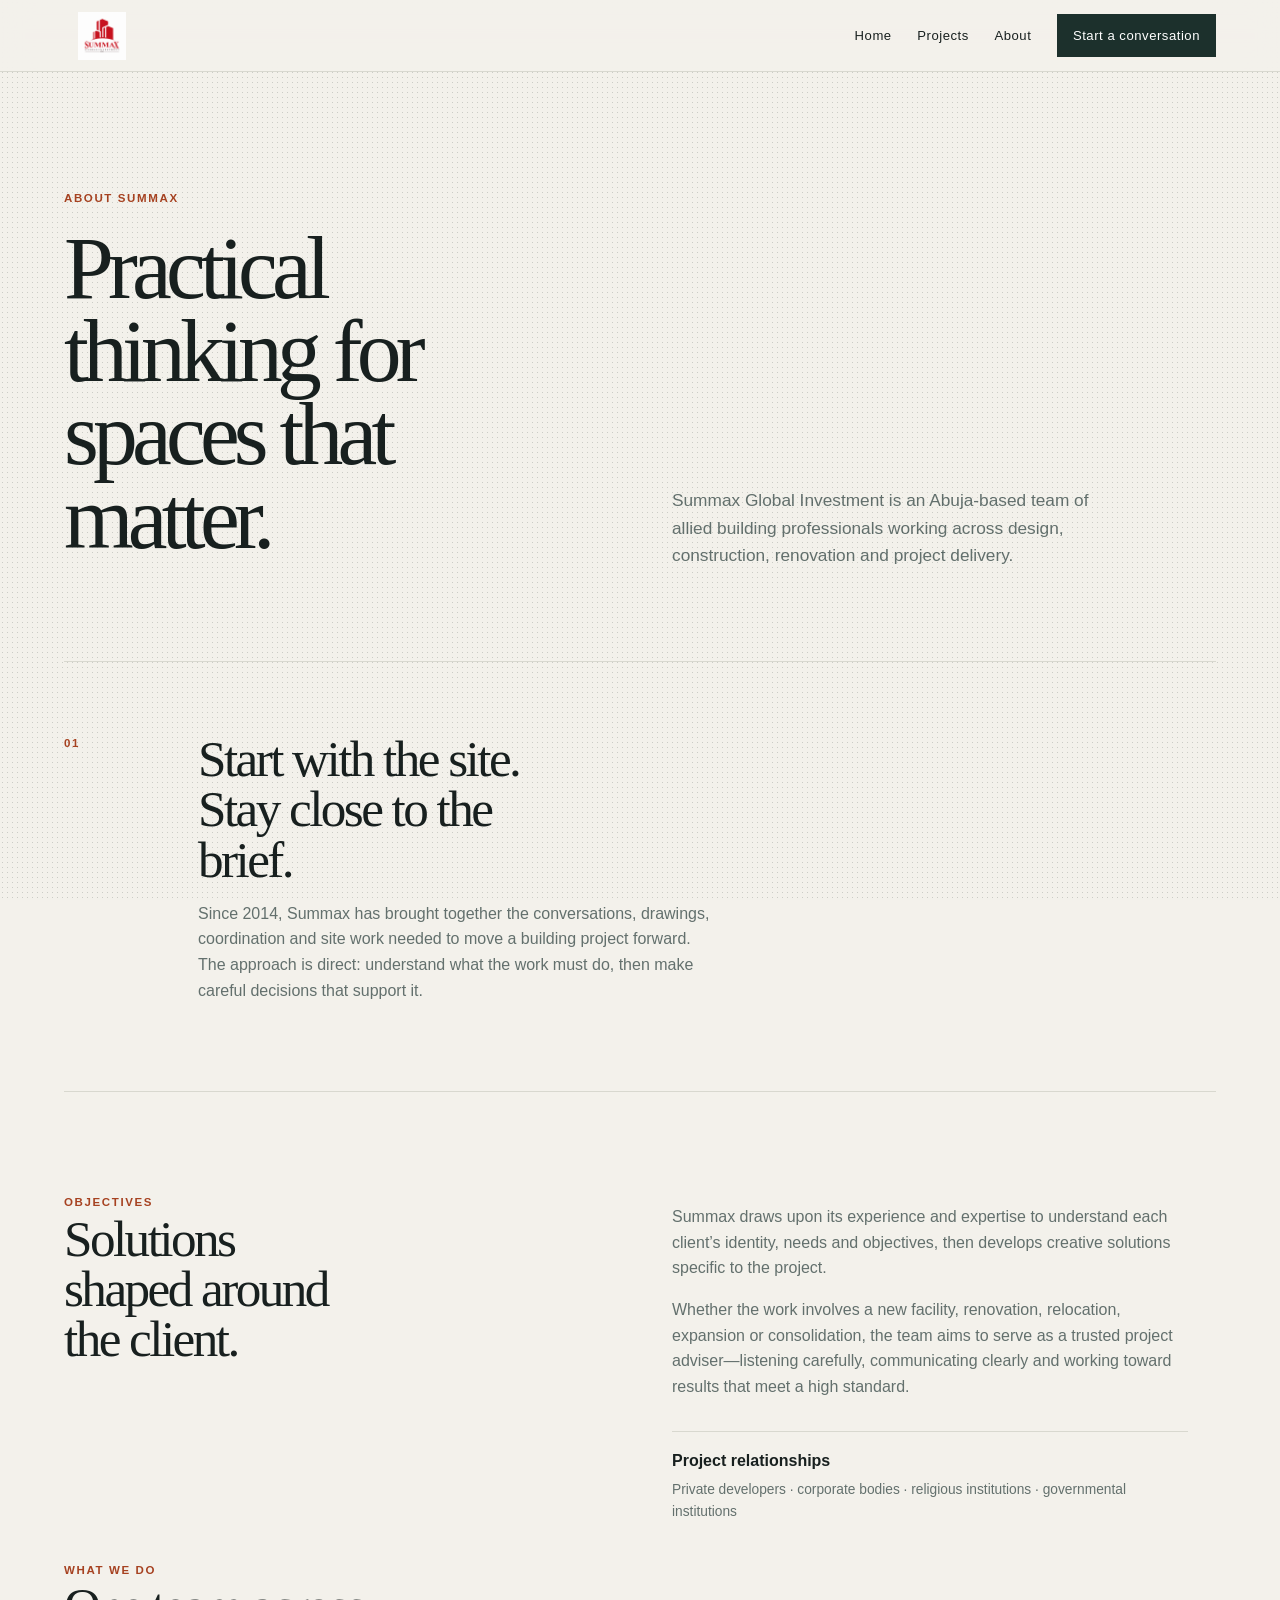
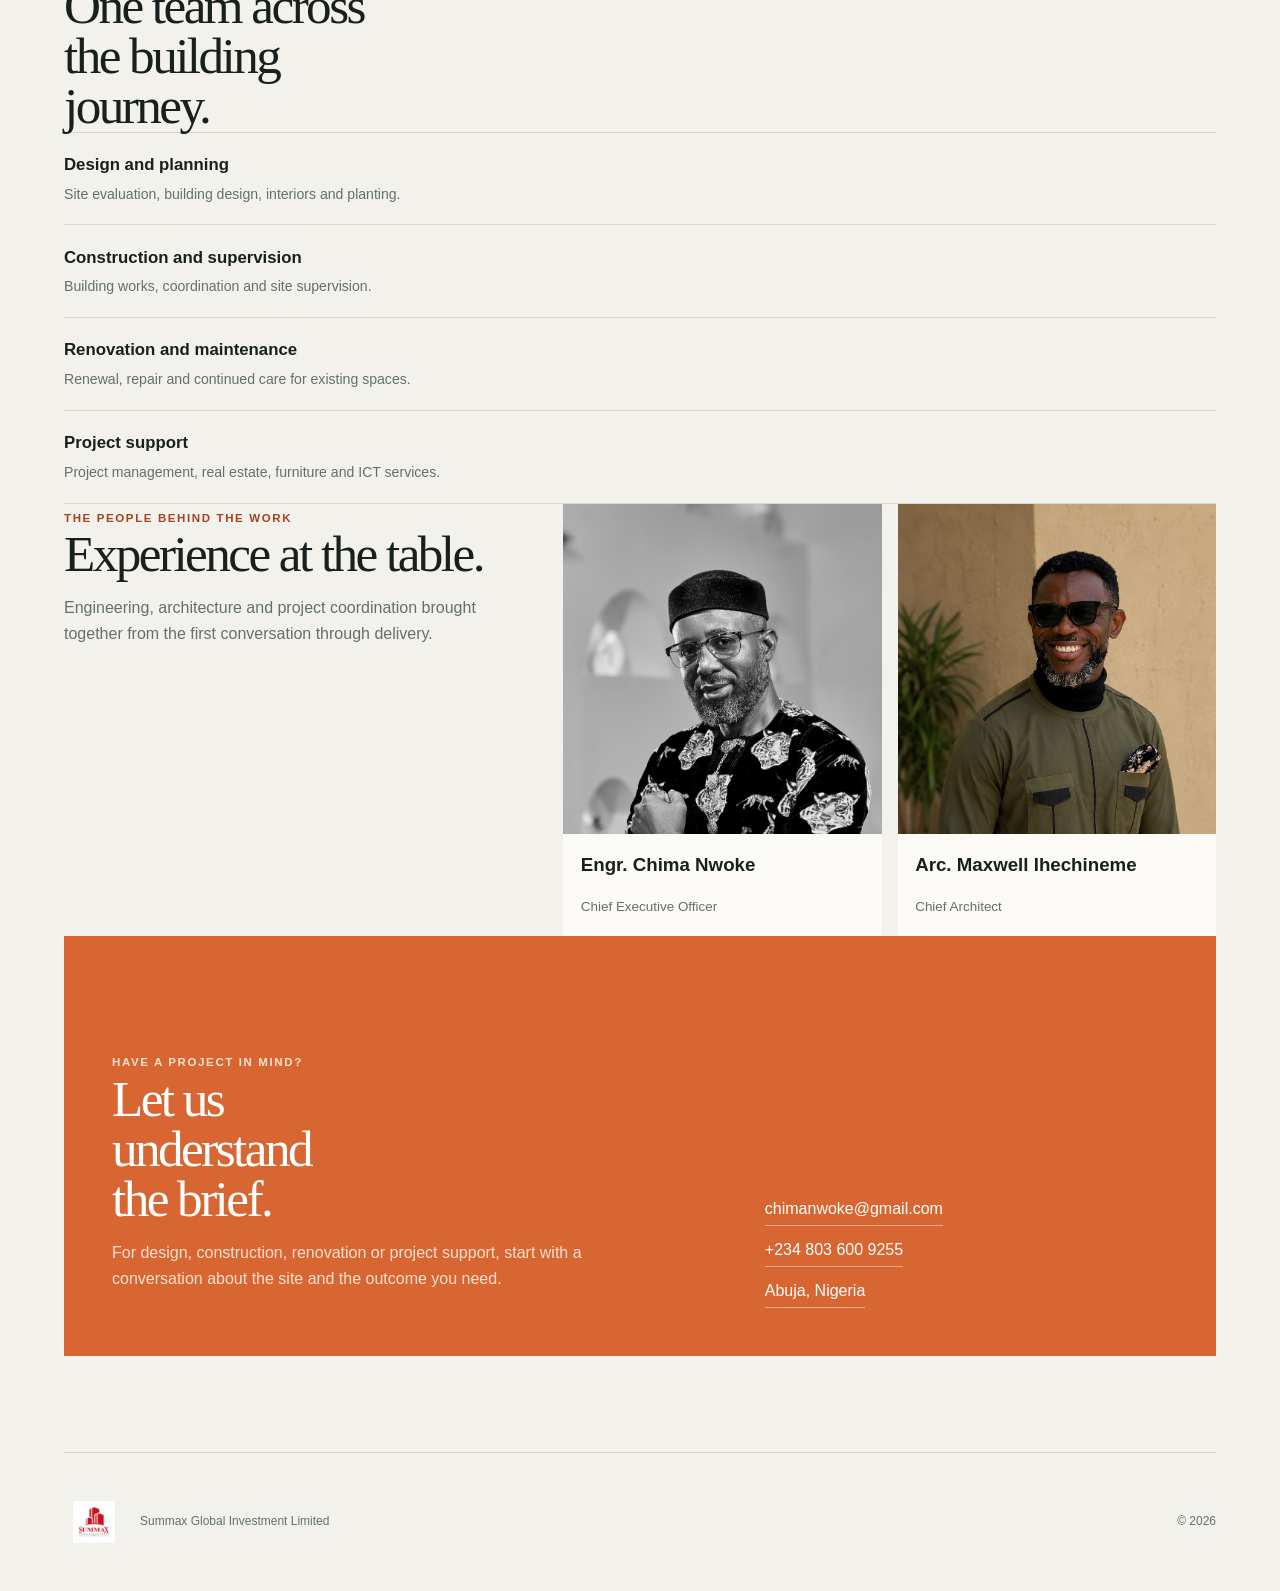
==== commit c09eb1b3: "Polish: readable page titles, grouped project archive, lighter images - Page titles no longer repeat" ====
--- a/docs/about.html
+++ b/docs/about.html
@@ -7,7 +7,7 @@
 <meta name="viewport" content="width=device-width, initial-scale=1.0, user-scalable=yes">
 
 
-<title>About — Summax Global Investment – Summax Global Investment</title>
+<title>About – Summax Global Investment</title>
 <style>
 /* Default styles provided by pandoc.
 ** See https://pandoc.org/MANUAL.html#variables-for-html for config info.
@@ -27,6 +27,7 @@
 </style>
 
 
+<link href="./assets/logo.png" rel="icon" type="image/png">
 <script src="site_libs/clipboard/clipboard.min.js"></script>
 <script src="site_libs/quarto-html/tabby.min.js"></script>
 <script src="site_libs/quarto-html/popper.min.js"></script>
@@ -45,7 +46,7 @@
 
 
 <header id="title-block-header">
-<h1 class="title">About — Summax Global Investment</h1>
+<h1 class="title">About</h1>
 
 </header>
 
@@ -153,7 +154,7 @@
 </p>
 </div>
 <div class="person-card">
-<img src="assets/people/maxwell-ihechineme.png" alt="Portrait of Arc. Maxwell Ihechineme">
+<img src="assets/people/maxwell-ihechineme.jpg" alt="Portrait of Arc. Maxwell Ihechineme">
 <h3>
 Arc. Maxwell Ihechineme
 </h3>
--- a/docs/styles.css
+++ b/docs/styles.css
@@ -14,6 +14,8 @@
 
 * { box-sizing: border-box; }
 html { scroll-behavior: smooth; }
+/* Each page carries its own hero heading; Quarto's title block is redundant. */
+#title-block-header { display: none; }
 body {
   margin: 0;
   background: var(--paper);
@@ -188,15 +190,6 @@
 .page-hero p { max-width: 45ch; color: var(--muted); font-size: 1.08rem; }
 .page-hero-split { display: grid; grid-template-columns: 1fr 1fr; gap: 4rem; align-items: end; max-width: none; }
 .page-hero-split > p { margin-bottom: .7rem; }
-.archive-grid { display: grid; grid-template-columns: repeat(12, 1fr); gap: 1rem; padding-bottom: 3rem; }
-.archive-card { grid-column: span 4; background: var(--surface); }
-.archive-card-featured { grid-column: span 8; }
-.archive-card img { display: block; width: 100%; height: 270px; object-fit: cover; filter: saturate(.82); }
-.archive-card-featured img { height: 430px; }
-.archive-card div { padding: 1.1rem 1.15rem 1.4rem; }
-.archive-card h2 { margin: 0 0 .2rem; font-size: 1.1rem; font-weight: 700; }
-.archive-card p { margin: 0; color: var(--muted); font-size: .83rem; }
-.archive-card:hover img { filter: saturate(1); }
 .about-statement { display: grid; grid-template-columns: 110px 1fr; gap: 1.5rem; padding: 4.5rem 0; border-top: 1px solid var(--line); border-bottom: 1px solid var(--line); }
 .about-statement h2, .about-columns h2 { max-width: 14ch; margin: 0; font-family: Georgia, "Times New Roman", serif; font-size: clamp(2.2rem, 4vw, 4.2rem); font-weight: 400; letter-spacing: -.05em; line-height: .98; }
 .about-statement p { max-width: 58ch; color: var(--muted); }
@@ -211,33 +204,36 @@
 .about-services div { padding: 1.2rem 0; border-bottom: 1px solid var(--line); }
 .about-services strong { font-size: 1.05rem; }
 .about-services p { margin: .25rem 0 0; color: var(--muted); font-size: .88rem; }
-.archive-heading { display: grid; grid-template-columns: .8fr 1.2fr; gap: 2rem; align-items: end; padding: 6rem 0 2.5rem; border-top: 1px solid var(--line); }
-.archive-heading h2 { margin: 0; font-family: Georgia, "Times New Roman", serif; font-size: clamp(2.3rem, 4vw, 4.5rem); font-weight: 400; letter-spacing: -.05em; line-height: .98; }
-.archive-heading p { max-width: 55ch; margin: 0; color: var(--muted); }
-.source-archive-grid { display: grid; grid-template-columns: repeat(4, 1fr); gap: 1rem; padding-bottom: 3rem; }
+.archive-feature { margin: 0 0 3rem; }
+.archive-feature img { display: block; width: 100%; height: clamp(300px, 52vh, 560px); object-fit: cover; }
+.archive-feature figcaption { display: flex; flex-wrap: wrap; gap: .4rem 1.2rem; padding: .9rem 0 0; }
+.archive-feature strong { font-size: 1.05rem; }
+.archive-feature span { color: var(--muted); font-size: .85rem; }
+.archive-group { padding: 3.5rem 0 0; margin-top: 3.5rem; border-top: 1px solid var(--line); }
+.archive-group-head { display: grid; grid-template-columns: 1fr auto auto; gap: .35rem 1.5rem; align-items: baseline; margin-bottom: 1.5rem; }
+.archive-group-head h2 { margin: 0; font-family: Georgia, "Times New Roman", serif; font-size: clamp(1.6rem, 2.6vw, 2.4rem); font-weight: 400; letter-spacing: -.03em; }
+.archive-group-head > span { color: var(--muted); font-size: .82rem; }
+.archive-group-head .count { color: var(--accent-dark); font-variant-numeric: tabular-nums; }
+.source-archive-grid { display: grid; grid-template-columns: repeat(4, 1fr); gap: 1rem; }
 .source-archive-card { margin: 0; background: var(--surface); }
-.source-archive-card img { display: block; width: 100%; height: 190px; object-fit: cover; filter: saturate(.78); }
-.source-archive-card figcaption { display: grid; gap: .25rem; padding: .8rem .9rem 1rem; }
-.source-archive-card strong { font-size: .83rem; line-height: 1.2; }
-.source-archive-card span { color: var(--muted); font-size: .68rem; overflow-wrap: anywhere; }
+.source-archive-card img { display: block; width: 100%; height: 190px; object-fit: cover; filter: saturate(.82); }
+.source-archive-card figcaption { padding: .75rem .85rem .95rem; }
+.source-archive-card strong { font-size: .83rem; font-weight: 600; line-height: 1.25; }
 
 @media (max-width: 850px) {
   .site-nav { padding: 0 5vw; }
   .site-nav-links { gap: 1rem; }
   .site-nav-links .site-nav-cta { display: none; }
   .page-hero-split, .about-columns, .about-objectives { grid-template-columns: 1fr; gap: 1.5rem; }
-  .archive-heading { grid-template-columns: 1fr; }
+  .archive-group-head { grid-template-columns: 1fr auto; }
   .source-archive-grid { grid-template-columns: repeat(2, 1fr); }
-  .archive-card, .archive-card-featured { grid-column: span 6; }
-  .archive-card-featured img { height: 330px; }
 }
 @media (max-width: 560px) {
   .page-shell { width: min(90vw, 430px); }
   .page-hero { padding: 4.5rem 0 3.5rem; }
   .page-hero h1 { font-size: 3.65rem; }
   .source-archive-grid { grid-template-columns: 1fr; }
-  .archive-card, .archive-card-featured { grid-column: span 12; }
-  .archive-card img, .archive-card-featured img { height: 250px; }
+  .archive-group-head { grid-template-columns: 1fr; gap: .2rem; }
   .about-statement { grid-template-columns: 1fr; padding: 3rem 0; }
   .about-columns { padding: 4.5rem 0; }
 }
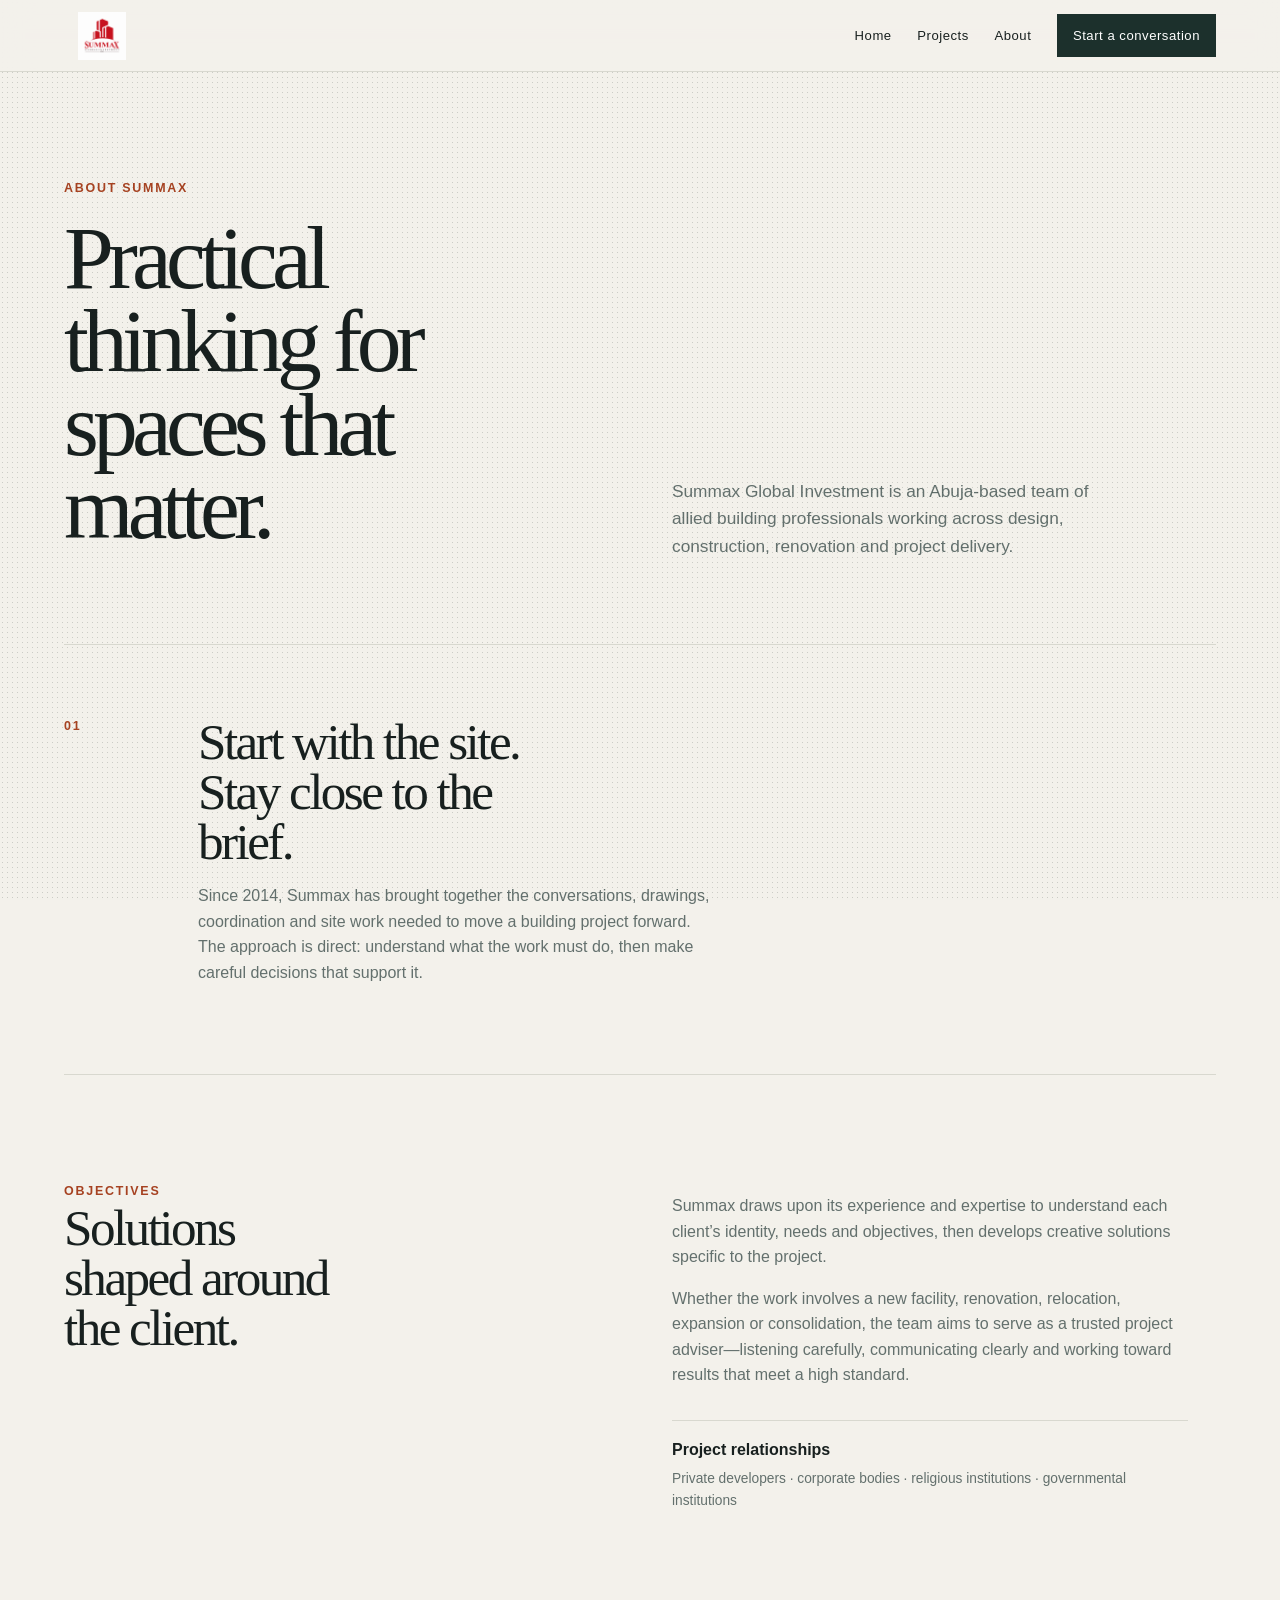
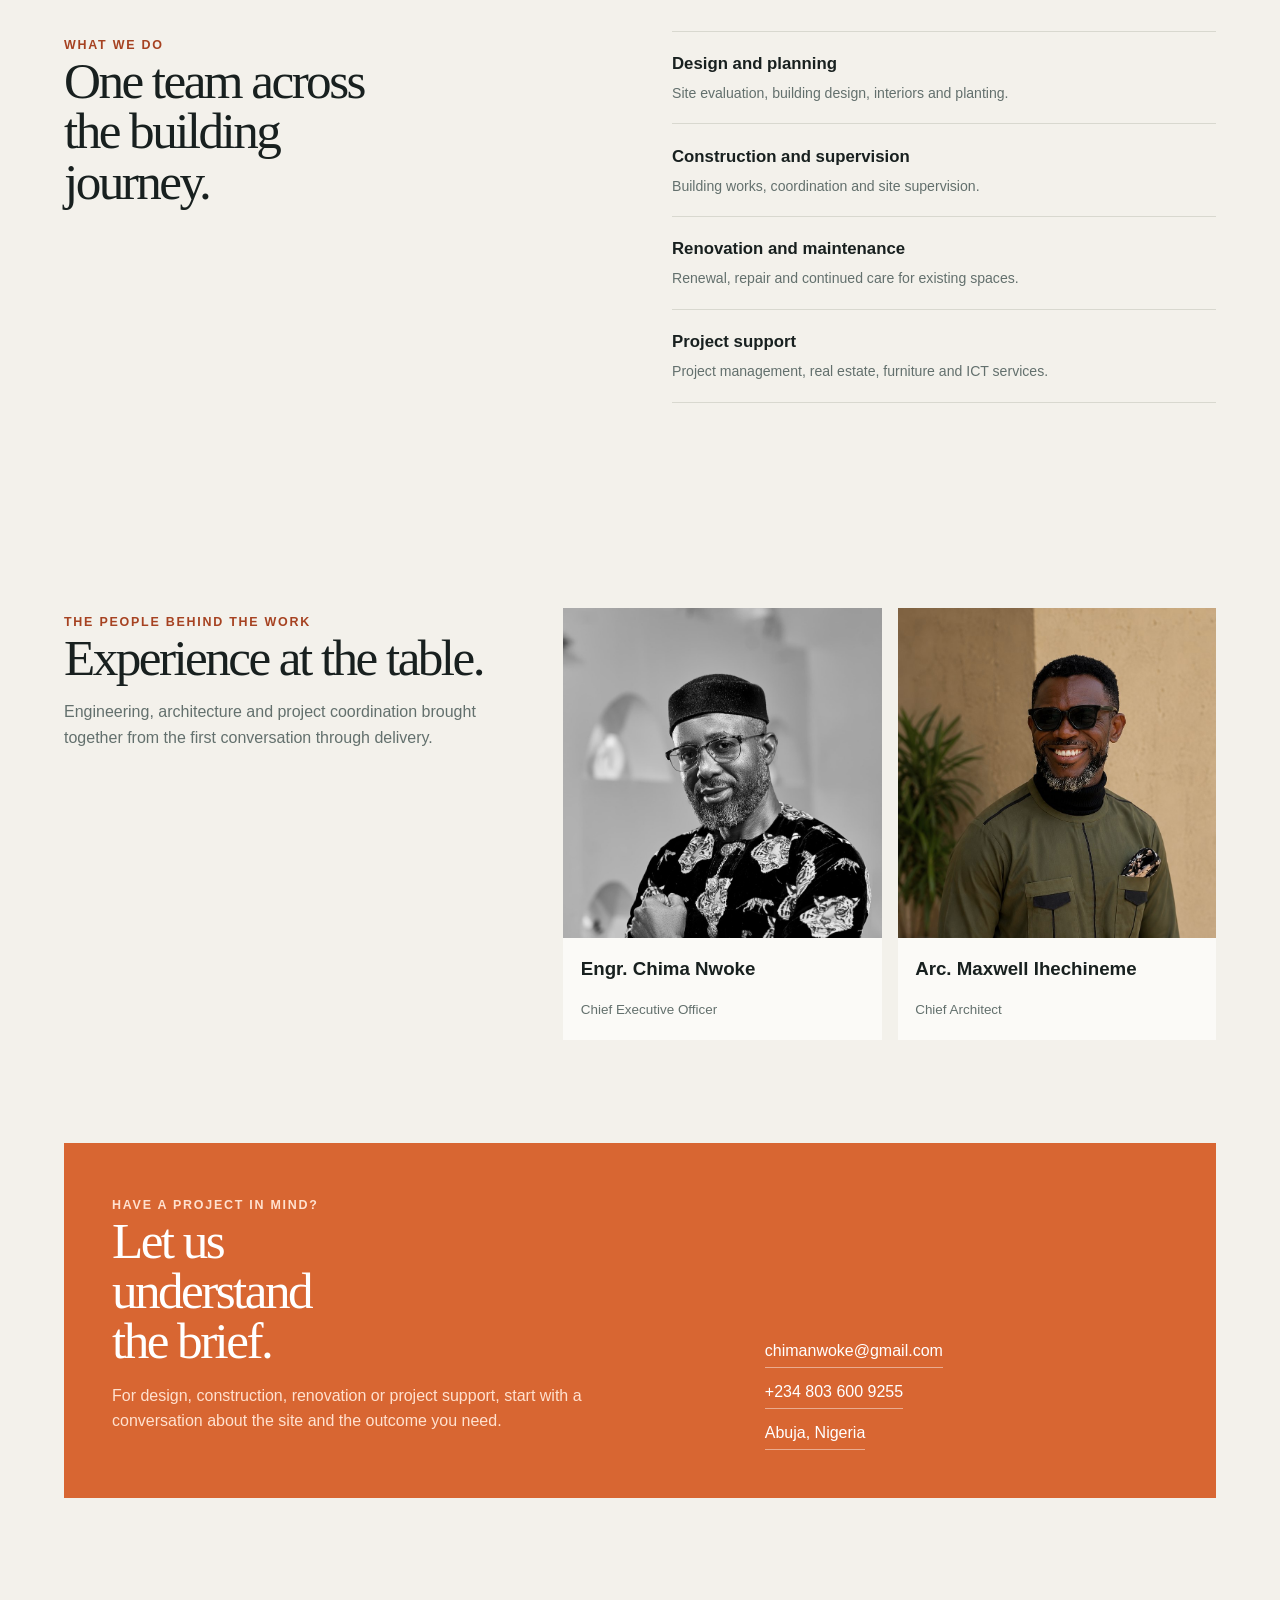
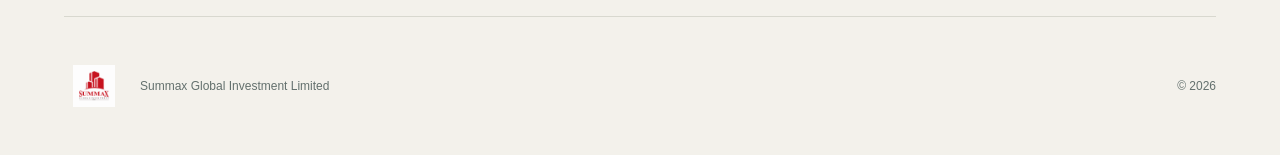
==== commit 7537e3d1: "Phone compatibility: touch targets, readable labels, CTA on mobile Measured the live site at 320/360" ====
--- a/docs/about.html
+++ b/docs/about.html
@@ -54,7 +54,7 @@
 <nav class="site-nav" aria-label="Main navigation">
 <a class="site-nav-brand" href="index.html"><img src="assets/logo.png" alt="Summax Global Investment"></a>
 <div class="site-nav-links">
-<a href="index.html">Home</a><a href="projects.html">Projects</a><a href="about.html">About</a><a class="site-nav-cta" href="#contact">Start a conversation</a>
+<a href="index.html">Home</a><a href="projects.html">Projects</a><a href="about.html">About</a><a class="site-nav-cta" href="#contact"><span class="cta-full">Start a conversation</span><span class="cta-short">Contact</span></a>
 </div>
 </nav>
 <div class="page-shell">
--- a/docs/styles.css
+++ b/docs/styles.css
@@ -10,6 +10,10 @@
   --deep: #1c302c;
   --max: 1240px;
   --radius: 2px;
+  /* One gutter drives the nav and every top-level content block, so their
+     left and right edges line up at every viewport width. */
+  --gutter: max(1.5rem, 5vw, calc((100% - var(--max)) / 2));
+  --section: clamp(4.5rem, 8vw, 7.5rem);
 }
 
 * { box-sizing: border-box; }
@@ -51,9 +55,35 @@
 }
 #quarto-content { padding: 0; }
 main.content { max-width: none; padding: 0; }
-.hero, .intro-band, .services-grid, .project-grid, .project-detail, .team-layout, .contact-panel, footer {
-  width: min(var(--max), 90vw);
-  margin-inline: auto;
+/* One gutter for every top-level block. Direct body-child selectors mean
+   nested grids (e.g. .team-grid inside .team-layout) fill their parent
+   instead of being inset a second time. */
+body > .hero,
+body > .intro-band,
+body > .approach-strip,
+body > .section-heading,
+body > .services-grid,
+body > .project-grid,
+body > .project-detail,
+body > .team-layout,
+body > .contact-panel,
+body > .page-shell,
+body > footer {
+  margin-inline: var(--gutter);
+}
+/* The markdown section headings carry the anchor ids; .section-heading holds
+   the visible heading. Kept in the accessibility tree, hidden visually. */
+body > h2#services,
+body > h2#projects,
+body > h2#team {
+  position: absolute;
+  width: 1px;
+  height: 1px;
+  margin: 0;
+  padding: 0;
+  overflow: hidden;
+  white-space: nowrap;
+  clip-path: inset(50%);
 }
 .hero {
   min-height: calc(100vh - 72px);
@@ -61,9 +91,9 @@
   grid-template-columns: .82fr 1.18fr;
   gap: clamp(2rem, 7vw, 7rem);
   align-items: center;
-  padding: 5rem 0 6rem;
-}
-.approach-strip { width: min(var(--max), 90vw); margin: 0 auto; display: grid; grid-template-columns: repeat(3, 1fr); border-top: 1px solid var(--line); border-bottom: 1px solid var(--line); }
+  padding-block: clamp(3rem, 6vw, 5rem) var(--section);
+}
+.approach-strip { display: grid; grid-template-columns: repeat(3, 1fr); border-top: 1px solid var(--line); border-bottom: 1px solid var(--line); }
 .approach-strip div { min-height: 96px; padding: 1.25rem 1.4rem; display: grid; grid-template-columns: 42px 1fr; gap: .7rem; align-items: center; border-right: 1px solid var(--line); }
 .approach-strip div:last-child { border-right: 0; }
 .approach-strip strong { color: var(--accent-dark); font-size: .78rem; letter-spacing: .08em; }
@@ -71,7 +101,7 @@
 
 .kicker, .service-number, .section-index {
   color: var(--accent-dark);
-  font-size: .72rem;
+  font-size: .78rem;
   font-weight: 700;
   letter-spacing: .14em;
   text-transform: uppercase;
@@ -94,15 +124,14 @@
 .text-link:hover { color: var(--accent-dark); }
 .hero-note { display: grid; grid-template-columns: auto 1fr; gap: 1rem; align-items: baseline; border-top: 1px solid var(--line); padding-top: 1rem; font-size: .78rem; color: var(--muted); }
 .hero-note strong { color: var(--ink); font-size: 1.1rem; }
-.hero-image { position: relative; margin-right: -5vw; }
+.hero-image { position: relative; }
 .hero-photo { width: 100%; height: min(72vh, 720px); object-fit: cover; object-position: center; filter: saturate(.78) contrast(1.05); }
 .hero-caption { display: flex; justify-content: space-between; padding: .7rem 0; color: var(--muted); font-size: .78rem; }
 .intro-band { display: grid; grid-template-columns: 110px 1fr; gap: 1.5rem; border-top: 1px solid var(--line); border-bottom: 1px solid var(--line); padding: 5rem 0; }
 .intro-band h2, .section-heading h2, .project-detail h2, .team-intro h2, .contact-panel h2 { margin: 0; font-family: Georgia, "Times New Roman", serif; font-size: clamp(2.2rem, 4vw, 4.5rem); font-weight: 400; letter-spacing: -.05em; line-height: .98; }
 .intro-band p, .section-heading p, .project-detail p, .team-intro p, .contact-panel p { max-width: 54ch; color: var(--muted); }
 section h2 { scroll-margin-top: 100px; }
-#services, #projects, #team, #contact { width: min(var(--max), 90vw); margin: 0 auto; padding-top: 7rem; }
-.section-heading { display: grid; grid-template-columns: 1fr 1fr; gap: 2rem; align-items: end; margin-bottom: 3rem; }
+.section-heading { display: grid; grid-template-columns: 1fr 1fr; gap: 2rem; align-items: end; margin-bottom: 3rem; padding-block-start: var(--section); }
 .services-grid { display: grid; grid-template-columns: .9fr 1.1fr; gap: 3rem; border-top: 1px solid var(--line); padding-top: 2rem; }
 .service-feature { background: var(--deep); color: #f8f4ec; padding: 3rem; min-height: 310px; }
 .service-feature .service-number { color: #f0a16f; }
@@ -123,27 +152,26 @@
 .project-copy h3 { margin: 0 0 .15rem; font-size: 1.05rem; font-weight: 700; }
 .project-copy p, .project-copy span { margin: 0; color: var(--muted); font-size: .82rem; }
 .project-copy span { display: block; margin-top: .65rem; color: var(--accent-dark); }
-.project-detail { display: grid; grid-template-columns: 1fr 1fr; gap: 2rem; border-top: 1px solid var(--line); border-bottom: 1px solid var(--line); margin-top: 5rem; padding: 3rem 0; }
+.project-detail { display: grid; grid-template-columns: 1fr 1fr; gap: 2rem; border-top: 1px solid var(--line); border-bottom: 1px solid var(--line); margin-top: var(--section); padding: 3rem 0; }
 .project-detail .kicker { display: block; margin-bottom: 1rem; }
-.team-layout { display: grid; grid-template-columns: .8fr 1.2fr; gap: 4rem; align-items: start; }
+.team-layout { display: grid; grid-template-columns: .8fr 1.2fr; gap: 4rem; align-items: start; padding-block-start: var(--section); }
 .team-grid { display: grid; grid-template-columns: 1fr 1fr; gap: 1rem; }
 .person-card { background: var(--surface); }
 .person-card img { display: block; width: 100%; height: 330px; object-fit: cover; object-position: top; filter: grayscale(.12); }
 .person-card h3, .person-card p { margin: 1rem 1.1rem 0; }
 .person-card p { padding-bottom: 1.2rem; color: var(--muted); font-size: .84rem; }
-.contact-panel { display: grid; grid-template-columns: 1.2fr .8fr; gap: 3rem; align-items: end; margin-top: 7rem; padding: 3rem; background: var(--accent); color: #fff; }
+.contact-panel { display: grid; grid-template-columns: 1.2fr .8fr; gap: 3rem; align-items: end; margin-top: var(--section); padding: 3rem; background: var(--accent); color: #fff; }
 .contact-panel .kicker, .contact-panel p { color: #ffe1cf; }
 .contact-panel h2 { max-width: 8ch; }
 .contact-details { display: grid; gap: .7rem; justify-items: start; }
 .contact-details a, .contact-details span { color: #fff; text-decoration: none; border-bottom: 1px solid rgba(255,255,255,.45); padding-bottom: .2rem; }
-footer { display: flex; justify-content: space-between; gap: 1rem; align-items: center; padding: 3rem 0; margin-top: 6rem; color: var(--muted); font-size: .75rem; border-top: 1px solid var(--line); }
+footer { display: flex; justify-content: space-between; gap: 1rem; align-items: center; padding-block: 3rem; margin-top: var(--section); color: var(--muted); font-size: .75rem; border-top: 1px solid var(--line); }
 footer img { width: 60px; max-height: 42px; object-fit: contain; }
 footer span:nth-child(2) { margin-right: auto; }
 @media (max-width: 850px) {
   .hero { grid-template-columns: 1fr; padding-top: 3.5rem; }
   .hero h1 { max-width: 10ch; font-size: clamp(3.5rem, 15vw, 6rem); }
-  .hero-image { margin-right: 0; }
-  .hero-photo { height: 58vh; }
+  .hero-photo { height: min(58vh, 460px); }
   .intro-band, .section-heading, .services-grid, .project-detail, .team-layout, .contact-panel { grid-template-columns: 1fr; }
   .services-grid { gap: 2rem; }
   .approach-strip { grid-template-columns: 1fr; }
@@ -156,11 +184,9 @@
 @media (max-width: 560px) {
   .navbar { padding: 0 1rem; }
   .navbar-brand img { width: 62px; }
-  .hero, .intro-band, .services-grid, .project-grid, .project-detail, .team-layout, .contact-panel, footer { width: min(90vw, 430px); }
   .hero { min-height: auto; padding: 3rem 0 4rem; }
   .hero h1 { font-size: 3.65rem; }
   .intro-band { padding: 3rem 0; }
-  #services, #projects, #team, #contact { width: min(90vw, 430px); padding-top: 4.5rem; }
   .section-heading { margin-bottom: 2rem; }
   .service-feature { padding: 2rem; }
   .project-card, .project-card-wide, .project-card-tall { grid-column: span 12; }
@@ -176,7 +202,7 @@
 }
 
 /* Shared site navigation */
-.site-nav { width: 100%; min-height: 72px; padding: 0 5vw; display: flex; align-items: center; justify-content: space-between; gap: 2rem; background: rgba(243,241,235,.94); border-bottom: 1px solid var(--line); backdrop-filter: blur(14px); position: relative; z-index: 5; }
+.site-nav { width: 100%; min-height: 72px; padding: 0 var(--gutter); display: flex; align-items: center; justify-content: space-between; gap: 2rem; background: rgba(243,241,235,.94); border-bottom: 1px solid var(--line); backdrop-filter: blur(14px); position: sticky; top: 0; z-index: 5; }
 .site-nav-brand img { display: block; width: 76px; max-height: 48px; object-fit: contain; }
 .site-nav-links { display: flex; align-items: center; gap: 1.6rem; }
 .site-nav-links a { color: var(--ink); text-decoration: none; font-size: .82rem; letter-spacing: .04em; }
@@ -184,8 +210,8 @@
 .site-nav-links .site-nav-cta { background: var(--deep); color: #fff; padding: .7rem 1rem; }
 
 /* Inner pages */
-.page-shell { width: min(var(--max), 90vw); margin: 0 auto; }
-.page-hero { max-width: 850px; padding: 7rem 0 5rem; }
+.page-shell { padding-bottom: 1rem; }
+.page-hero { max-width: 850px; padding-block: var(--section) clamp(3rem, 6vw, 4.5rem); }
 .page-hero h1 { max-width: 10ch; margin: 1rem 0 1.4rem; font-family: Georgia, "Times New Roman", serif; font-size: clamp(3.5rem, 7vw, 6.5rem); font-weight: 400; letter-spacing: -.065em; line-height: .93; }
 .page-hero p { max-width: 45ch; color: var(--muted); font-size: 1.08rem; }
 .page-hero-split { display: grid; grid-template-columns: 1fr 1fr; gap: 4rem; align-items: end; max-width: none; }
@@ -193,13 +219,14 @@
 .about-statement { display: grid; grid-template-columns: 110px 1fr; gap: 1.5rem; padding: 4.5rem 0; border-top: 1px solid var(--line); border-bottom: 1px solid var(--line); }
 .about-statement h2, .about-columns h2 { max-width: 14ch; margin: 0; font-family: Georgia, "Times New Roman", serif; font-size: clamp(2.2rem, 4vw, 4.2rem); font-weight: 400; letter-spacing: -.05em; line-height: .98; }
 .about-statement p { max-width: 58ch; color: var(--muted); }
-.about-objectives { display: grid; grid-template-columns: 1fr 1fr; gap: 4rem; padding: 6rem 0 1rem; }
+.about-objectives { display: grid; grid-template-columns: 1fr 1fr; gap: 4rem; padding-block: var(--section) 0; }
 .about-objectives h2 { max-width: 12ch; margin: 0; font-family: Georgia, "Times New Roman", serif; font-size: clamp(2.2rem, 4vw, 4.2rem); font-weight: 400; letter-spacing: -.05em; line-height: .98; }
 .about-objectives p { max-width: 58ch; color: var(--muted); }
 .audience-note { display: grid; gap: .35rem; margin-top: 2rem; padding-top: 1rem; border-top: 1px solid var(--line); }
 .audience-note strong { color: var(--ink); }
 .audience-note span { font-size: .86rem; }
 
+.about-columns { display: grid; grid-template-columns: 1fr 1fr; gap: 4rem; padding-block: var(--section); }
 .about-services { border-top: 1px solid var(--line); }
 .about-services div { padding: 1.2rem 0; border-bottom: 1px solid var(--line); }
 .about-services strong { font-size: 1.05rem; }
@@ -220,20 +247,47 @@
 .source-archive-card figcaption { padding: .75rem .85rem .95rem; }
 .source-archive-card strong { font-size: .83rem; font-weight: 600; line-height: 1.25; }
 
+/* Touch devices get 44px-tall nav targets; phones also swap the long CTA
+   label for a short one so the whole bar still fits at 320px. */
+.cta-short { display: none; }
+@media (hover: none) {
+  .site-nav-links a { display: flex; align-items: center; min-height: 44px; padding-inline: .6rem; }
+  a[href^="tel:"], a[href^="mailto:"] { display: inline-flex; align-items: center; min-height: 44px; }
+}
+@media (max-width: 620px) {
+  .site-nav { min-height: 64px; }
+  .site-nav-links { gap: 0; }
+  .cta-full { display: none; }
+  .cta-short { display: inline; }
+  .site-nav-cta { padding-inline: .85rem !important; }
+}
+
 @media (max-width: 850px) {
-  .site-nav { padding: 0 5vw; }
-  .site-nav-links { gap: 1rem; }
-  .site-nav-links .site-nav-cta { display: none; }
   .page-hero-split, .about-columns, .about-objectives { grid-template-columns: 1fr; gap: 1.5rem; }
   .archive-group-head { grid-template-columns: 1fr auto; }
   .source-archive-grid { grid-template-columns: repeat(2, 1fr); }
 }
 @media (max-width: 560px) {
-  .page-shell { width: min(90vw, 430px); }
-  .page-hero { padding: 4.5rem 0 3.5rem; }
+  .page-hero { padding-block: 3.5rem 3rem; }
   .page-hero h1 { font-size: 3.65rem; }
   .source-archive-grid { grid-template-columns: 1fr; }
   .archive-group-head { grid-template-columns: 1fr; gap: .2rem; }
   .about-statement { grid-template-columns: 1fr; padding: 3rem 0; }
   .about-columns { padding: 4.5rem 0; }
-}
+  .service-feature h3 { font-size: 2.3rem; }
+  .source-archive-card img { height: 220px; }
+}
+/* Narrow phones: keep the display type inside the 320px content box. */
+@media (max-width: 380px) {
+  .hero h1, .page-hero h1 { font-size: 3rem; }
+  .site-nav-brand img { width: 54px; }
+  .site-nav-links a { padding-inline: .45rem; font-size: .8rem; }
+  .site-nav-cta { padding-inline: .6rem !important; }
+}
+/* Mobile browsers size 100vh to the largest possible viewport, so a
+   full-height hero is taller than the visible area until the user scrolls.
+   dvh tracks the real viewport; vh above stays as the fallback. */
+@supports (height: 100dvh) {
+  @media (min-width: 561px) { .hero { min-height: calc(100dvh - 72px); } }
+  @media (max-width: 850px) { .hero-photo { height: min(58dvh, 460px); } }
+}
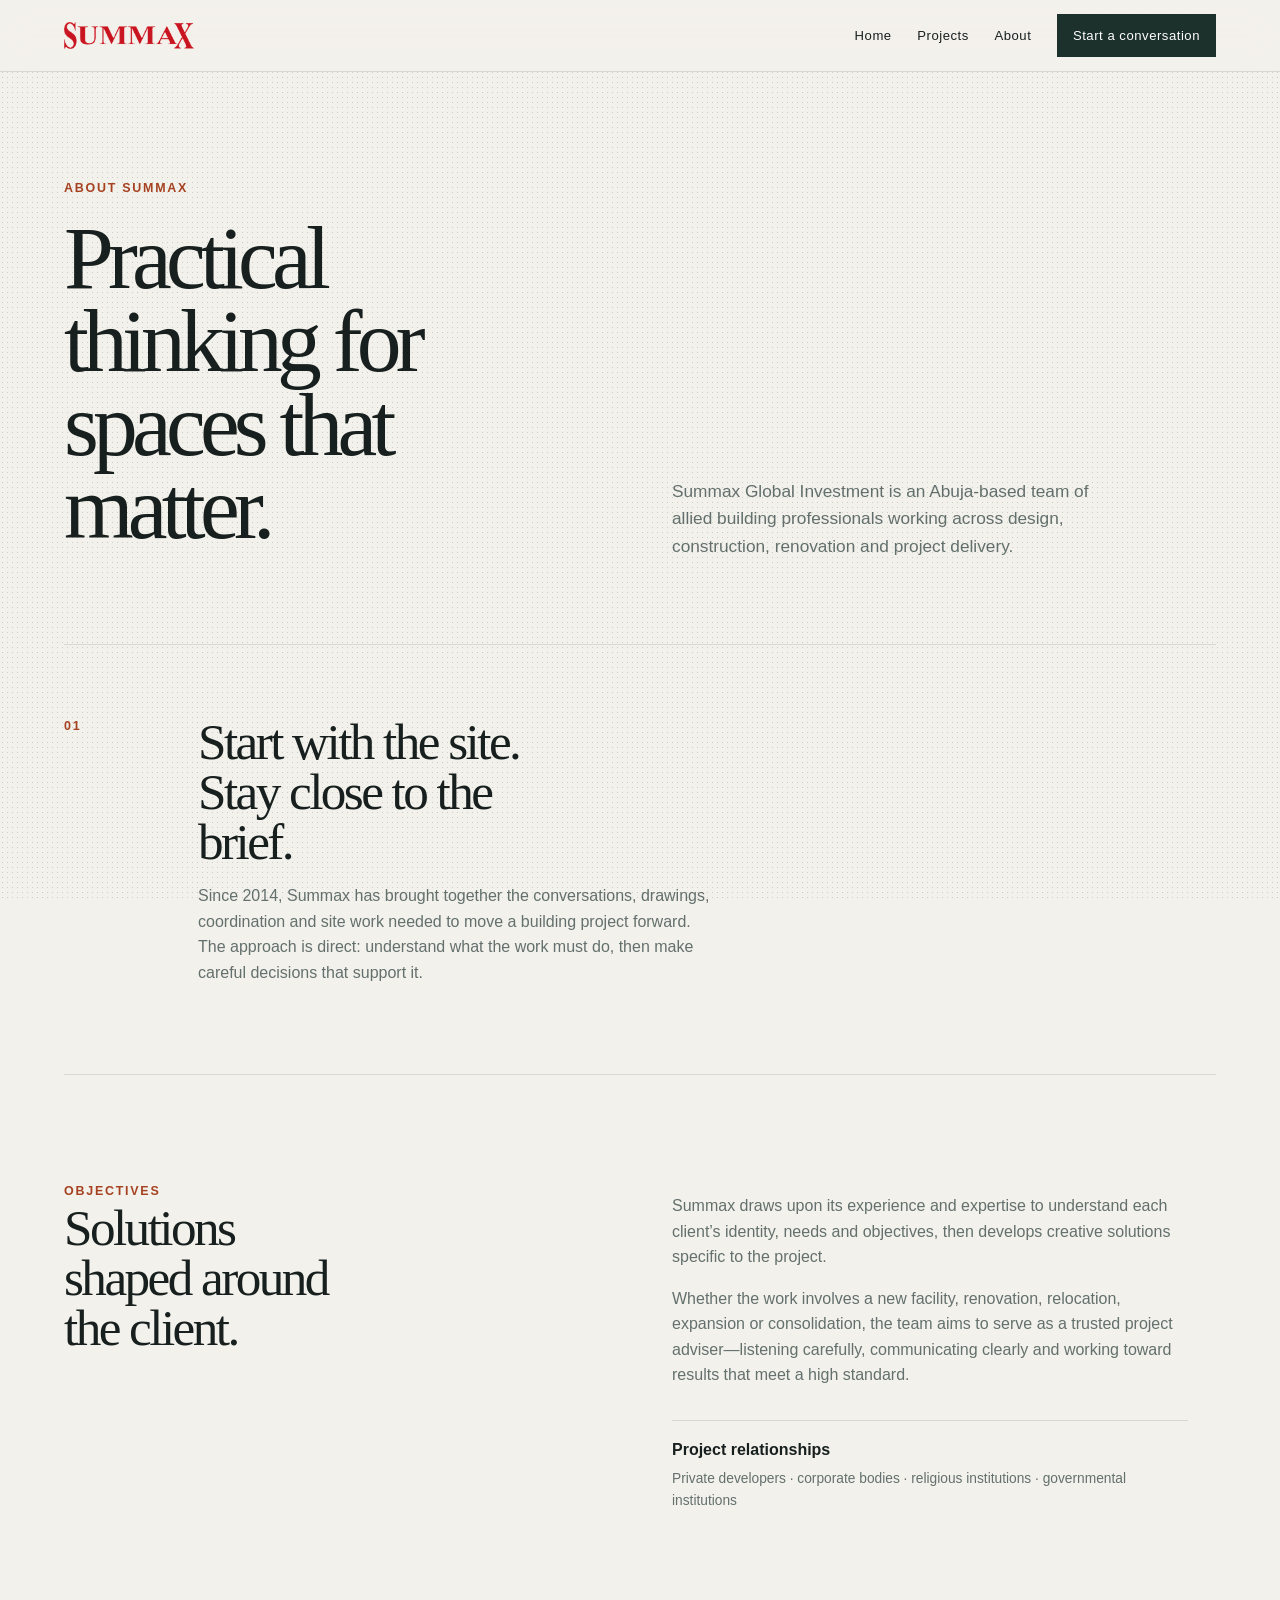
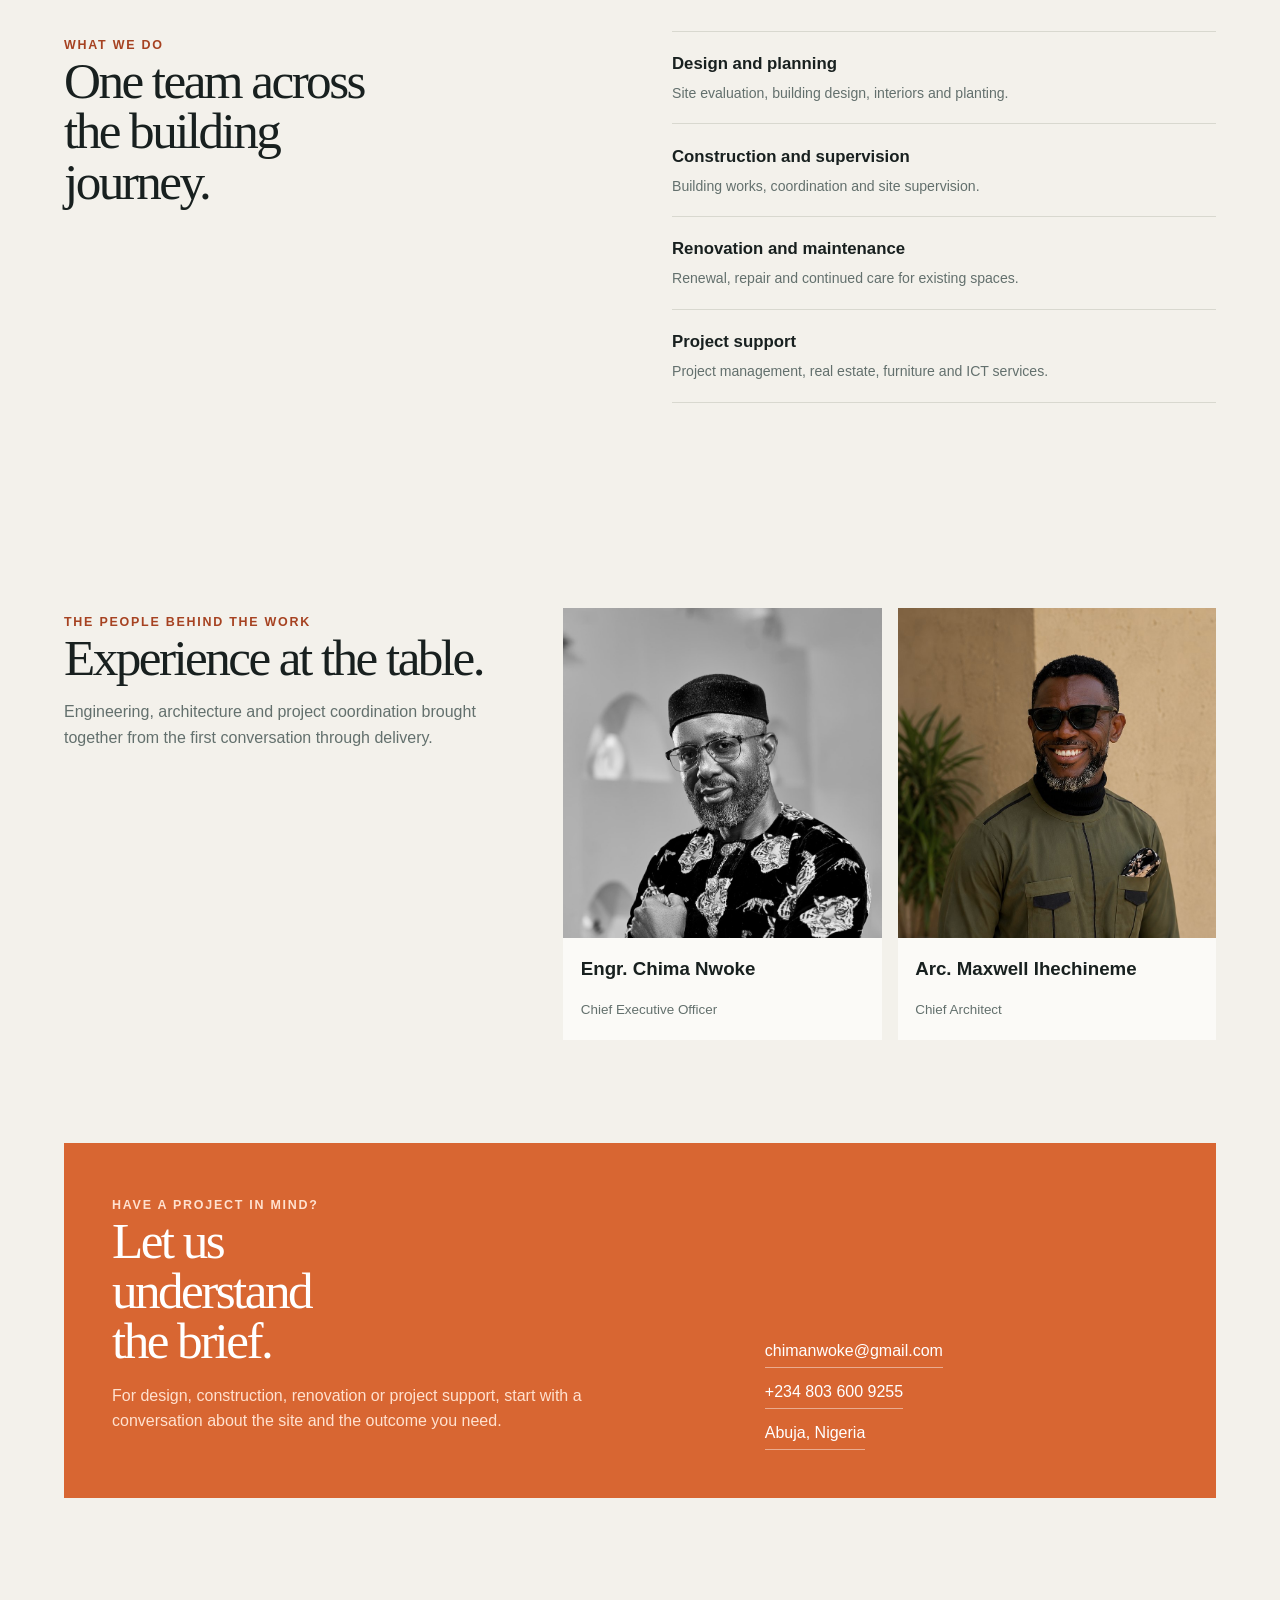
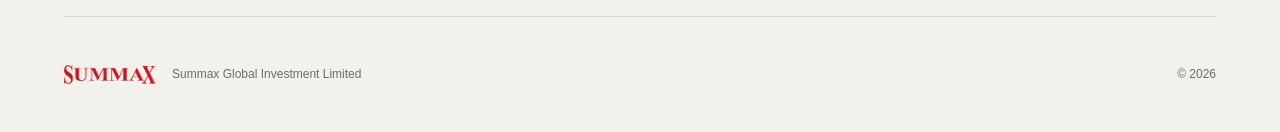
==== commit 975b1315: "Put the brand art to work: wordmark in the nav, full lockup on the home page The nav carried the 400" ====
--- a/docs/about.html
+++ b/docs/about.html
@@ -52,7 +52,7 @@
 
 
 <nav class="site-nav" aria-label="Main navigation">
-<a class="site-nav-brand" href="index.html"><img src="assets/logo.png" alt="Summax Global Investment"></a>
+<a class="site-nav-brand" href="index.html" aria-label="Summax Global Investment — home"><img class="brand-full" src="assets/logo-wordmark.png" alt="Summax Global Investment" width="849" height="177"></a>
 <div class="site-nav-links">
 <a href="index.html">Home</a><a href="projects.html">Projects</a><a href="about.html">About</a><a class="site-nav-cta" href="#contact"><span class="cta-full">Start a conversation</span><span class="cta-short">Contact</span></a>
 </div>
@@ -180,7 +180,7 @@
 </div>
 </div>
 <footer>
-<img src="assets/logo.png" alt="Summax Global Investment logo"><span>Summax Global Investment Limited</span><span>© 2026</span>
+<img src="assets/logo-wordmark.png" alt="Summax Global Investment" width="849" height="177"><span>Summax Global Investment Limited</span><span>© 2026</span>
 </footer>
 
 
--- a/docs/styles.css
+++ b/docs/styles.css
@@ -115,6 +115,7 @@
   letter-spacing: -.065em;
   line-height: .92;
 }
+.hero-brand { display: block; width: clamp(148px, 15vw, 206px); height: auto; margin-bottom: 1.9rem; }
 .hero-copy > p:not(.kicker) { max-width: 40ch; color: var(--muted); font-size: 1.06rem; }
 .hero-actions { display: flex; align-items: center; gap: 1.3rem; margin: 2rem 0 3.2rem; flex-wrap: wrap; }
 .button { display: inline-block; padding: .9rem 1.1rem; text-decoration: none; font-weight: 700; }
@@ -130,7 +131,10 @@
 .intro-band { display: grid; grid-template-columns: 110px 1fr; gap: 1.5rem; border-top: 1px solid var(--line); border-bottom: 1px solid var(--line); padding: 5rem 0; }
 .intro-band h2, .section-heading h2, .project-detail h2, .team-intro h2, .contact-panel h2 { margin: 0; font-family: Georgia, "Times New Roman", serif; font-size: clamp(2.2rem, 4vw, 4.5rem); font-weight: 400; letter-spacing: -.05em; line-height: .98; }
 .intro-band p, .section-heading p, .project-detail p, .team-intro p, .contact-panel p { max-width: 54ch; color: var(--muted); }
-section h2 { scroll-margin-top: 100px; }
+/* Anchor targets must clear the sticky nav: 72px on desktop, ~111px once
+   the phone layout stacks it onto two rows. */
+:where(h1, h2, h3, section, div)[id] { scroll-margin-top: 7rem; }
+@media (max-width: 620px) { :where(h1, h2, h3, section, div)[id] { scroll-margin-top: 9.5rem; } }
 .section-heading { display: grid; grid-template-columns: 1fr 1fr; gap: 2rem; align-items: end; margin-bottom: 3rem; padding-block-start: var(--section); }
 .services-grid { display: grid; grid-template-columns: .9fr 1.1fr; gap: 3rem; border-top: 1px solid var(--line); padding-top: 2rem; }
 .service-feature { background: var(--deep); color: #f8f4ec; padding: 3rem; min-height: 310px; }
@@ -166,7 +170,7 @@
 .contact-details { display: grid; gap: .7rem; justify-items: start; }
 .contact-details a, .contact-details span { color: #fff; text-decoration: none; border-bottom: 1px solid rgba(255,255,255,.45); padding-bottom: .2rem; }
 footer { display: flex; justify-content: space-between; gap: 1rem; align-items: center; padding-block: 3rem; margin-top: var(--section); color: var(--muted); font-size: .75rem; border-top: 1px solid var(--line); }
-footer img { width: 60px; max-height: 42px; object-fit: contain; }
+footer img { width: 92px; height: auto; }
 footer span:nth-child(2) { margin-right: auto; }
 @media (max-width: 850px) {
   .hero { grid-template-columns: 1fr; padding-top: 3.5rem; }
@@ -203,7 +207,8 @@
 
 /* Shared site navigation */
 .site-nav { width: 100%; min-height: 72px; padding: 0 var(--gutter); display: flex; align-items: center; justify-content: space-between; gap: 2rem; background: rgba(243,241,235,.94); border-bottom: 1px solid var(--line); backdrop-filter: blur(14px); position: sticky; top: 0; z-index: 5; }
-.site-nav-brand img { display: block; width: 76px; max-height: 48px; object-fit: contain; }
+.site-nav-brand { display: flex; align-items: center; }
+.site-nav-brand img { display: block; height: 27px; width: auto; }
 .site-nav-links { display: flex; align-items: center; gap: 1.6rem; }
 .site-nav-links a { color: var(--ink); text-decoration: none; font-size: .82rem; letter-spacing: .04em; }
 .site-nav-links a:hover { color: var(--accent-dark); }
@@ -241,48 +246,71 @@
 .archive-group-head h2 { margin: 0; font-family: Georgia, "Times New Roman", serif; font-size: clamp(1.6rem, 2.6vw, 2.4rem); font-weight: 400; letter-spacing: -.03em; }
 .archive-group-head > span { color: var(--muted); font-size: .82rem; }
 .archive-group-head .count { color: var(--accent-dark); font-variant-numeric: tabular-nums; }
-.source-archive-grid { display: grid; grid-template-columns: repeat(4, 1fr); gap: 1rem; }
-.source-archive-card { margin: 0; background: var(--surface); }
-.source-archive-card img { display: block; width: 100%; height: 190px; object-fit: cover; filter: saturate(.82); }
+/* Masonry columns, each photo at its own aspect ratio. The old fixed 190px
+   frame cropped a portrait to the middle third of its height - enough to cut
+   the top off a head - and no single ratio suits both a 0.52 portrait and a
+   2.0 landscape, so nothing is cropped now. */
+.source-archive-grid { columns: 4; column-gap: 1rem; }
+.source-archive-card { break-inside: avoid; margin: 0 0 1rem; background: var(--surface); }
+.source-archive-card img { display: block; width: 100%; height: auto; filter: saturate(.82); }
 .source-archive-card figcaption { padding: .75rem .85rem .95rem; }
 .source-archive-card strong { font-size: .83rem; font-weight: 600; line-height: 1.25; }
 
-/* Touch devices get 44px-tall nav targets; phones also swap the long CTA
-   label for a short one so the whole bar still fits at 320px. */
+/* The two Management portraits sit side by side, so they share one frame
+   rather than keeping their own ratios (0.71 and 0.52), which made them
+   different heights. They keep the archive's own column width so they match
+   the other cards, and 4:5 fits both faces: the tighter photo is 0.52 and
+   keeps 65% of its height under top-alignment, still clearing the chin. */
+.archive-group--people .source-archive-grid { display: grid; grid-template-columns: repeat(4, 1fr); gap: 1rem; }
+.archive-group--people .source-archive-card { margin: 0; }
+.archive-group--people .source-archive-card img {
+  aspect-ratio: 4 / 5; height: auto; object-fit: cover; object-position: center top;
+}
+@media (max-width: 850px) {
+  .archive-group--people .source-archive-grid { grid-template-columns: repeat(2, 1fr); }
+}
+@media (max-width: 560px) {
+  .archive-group--people .source-archive-grid { grid-template-columns: 1fr; }
+}
+
+/* Touch devices get 44px-tall targets; phones also swap the long CTA label
+   for a short one and stack the bar, so it still fits at 320px. */
 .cta-short { display: none; }
 @media (hover: none) {
   .site-nav-links a { display: flex; align-items: center; min-height: 44px; padding-inline: .6rem; }
-  a[href^="tel:"], a[href^="mailto:"] { display: inline-flex; align-items: center; min-height: 44px; }
-}
+  a[href^="tel:"], a[href^="mailto:"], .text-link { display: inline-flex; align-items: center; min-height: 44px; }
+}
+/* The brand, three links and the CTA need 318px together - more than a 320px
+   phone has - so below 620px the links drop to their own full-width row. */
 @media (max-width: 620px) {
-  .site-nav { min-height: 64px; }
-  .site-nav-links { gap: 0; }
+  .site-nav { flex-wrap: wrap; gap: 0; row-gap: .2rem; padding-block: .45rem; }
+  .site-nav-brand { flex: 0 0 auto; }
+  .site-nav-links { flex: 1 1 100%; justify-content: space-between; gap: 0; }
+  .site-nav-links a { padding-inline: .5rem; }
   .cta-full { display: none; }
   .cta-short { display: inline; }
-  .site-nav-cta { padding-inline: .85rem !important; }
+  .site-nav-cta { padding-inline: .7rem !important; }
 }
 
 @media (max-width: 850px) {
   .page-hero-split, .about-columns, .about-objectives { grid-template-columns: 1fr; gap: 1.5rem; }
   .archive-group-head { grid-template-columns: 1fr auto; }
-  .source-archive-grid { grid-template-columns: repeat(2, 1fr); }
+  .source-archive-grid { columns: 2; }
 }
 @media (max-width: 560px) {
   .page-hero { padding-block: 3.5rem 3rem; }
   .page-hero h1 { font-size: 3.65rem; }
-  .source-archive-grid { grid-template-columns: 1fr; }
+  .source-archive-grid { columns: 1; }
   .archive-group-head { grid-template-columns: 1fr; gap: .2rem; }
   .about-statement { grid-template-columns: 1fr; padding: 3rem 0; }
   .about-columns { padding: 4.5rem 0; }
   .service-feature h3 { font-size: 2.3rem; }
-  .source-archive-card img { height: 220px; }
 }
 /* Narrow phones: keep the display type inside the 320px content box. */
 @media (max-width: 380px) {
   .hero h1, .page-hero h1 { font-size: 3rem; }
-  .site-nav-brand img { width: 54px; }
-  .site-nav-links a { padding-inline: .45rem; font-size: .8rem; }
-  .site-nav-cta { padding-inline: .6rem !important; }
+  .site-nav-brand img { height: 23px; }
+  .site-nav-links a { font-size: .78rem; }
 }
 /* Mobile browsers size 100vh to the largest possible viewport, so a
    full-height hero is taller than the visible area until the user scrolls.
